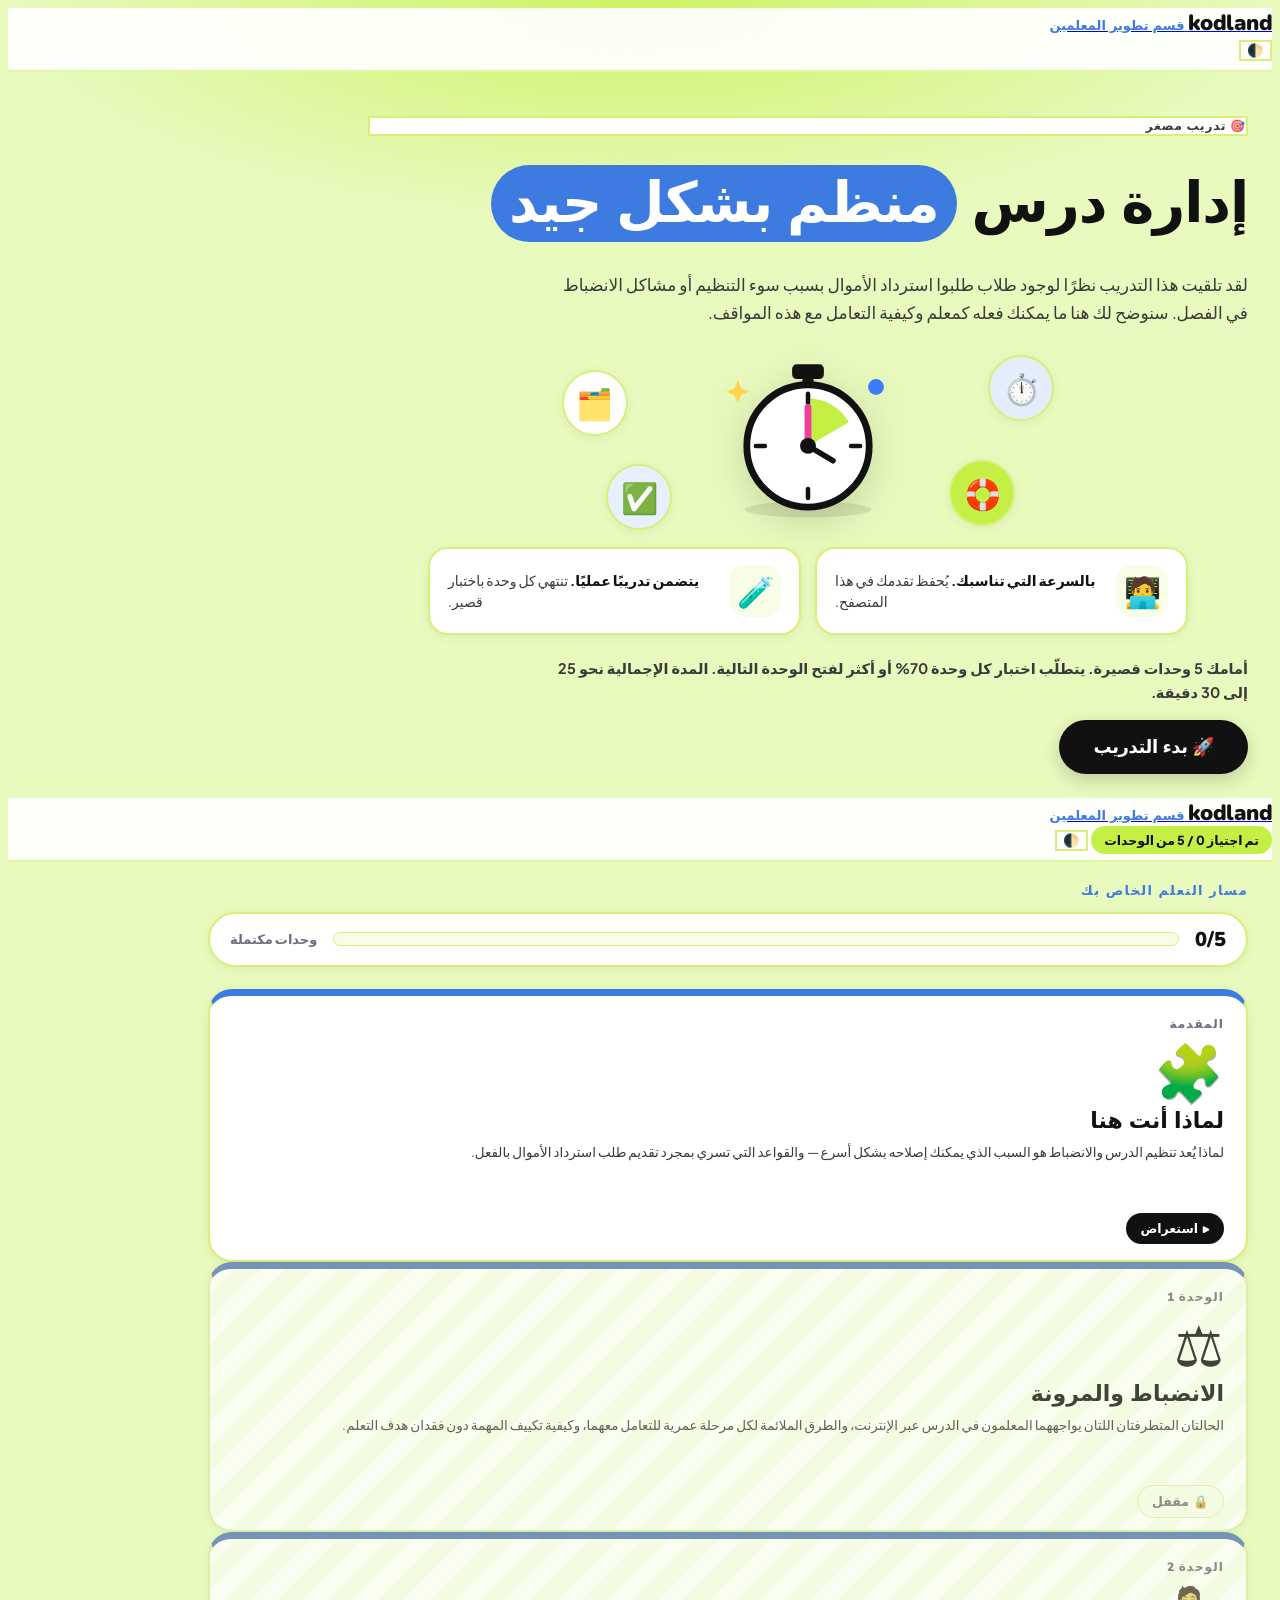
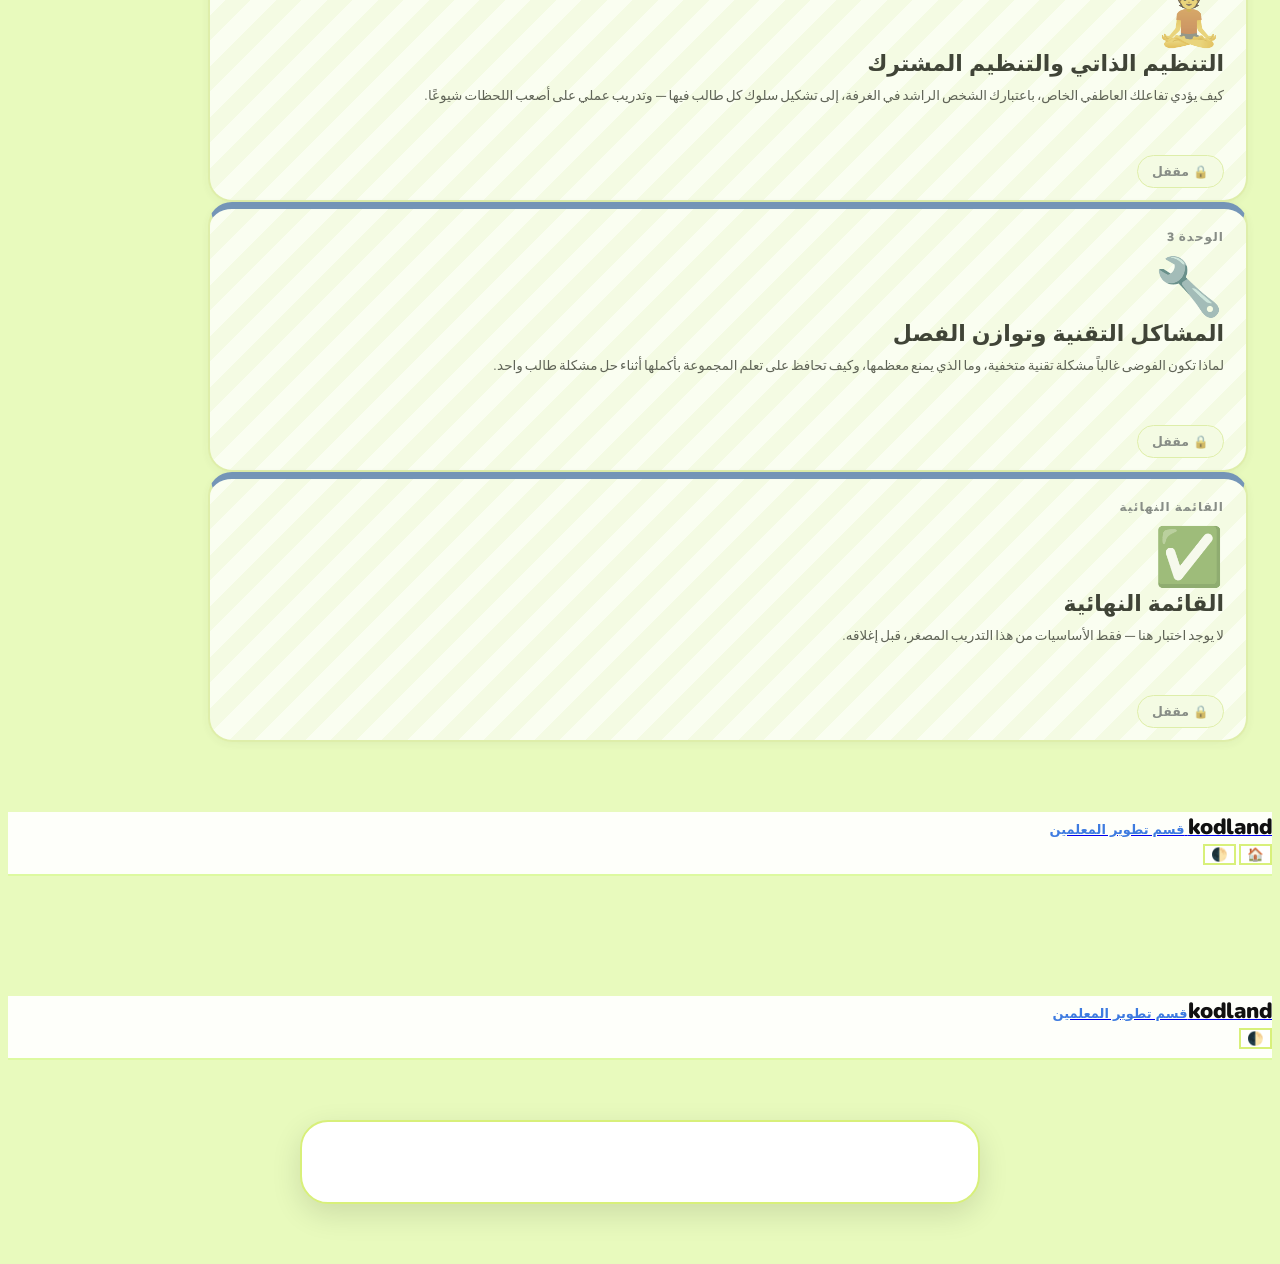
==== ar.html @ 632e76fc "Add files via upload" ====
<!DOCTYPE html>
<html lang="ar">
<head>
<meta charset="UTF-8">
<meta name="viewport" content="width=device-width, initial-scale=1.0">
<title>Mini-Training · Lesson Organisation &amp; Discipline — Kodland Tutor Training</title>
<link rel="preconnect" href="https://fonts.googleapis.com"><link rel="preconnect" href="https://fonts.gstatic.com" crossorigin>
<link href="https://fonts.googleapis.com/css2?family=Baloo+2:wght@600;700;800&family=Inter:wght@400;500;600;700;800&family=Nunito:wght@700;800;900&family=Plus+Jakarta+Sans:wght@400;500;600;700;800&display=swap" rel="stylesheet">
<link rel="stylesheet" href="assets/style.css">
<link rel="stylesheet" href="assets/theme.css">
<style>:root,:root[data-theme="dark"]{--pink:#3E7BE0;--pink-d:#2A5BB8;--coral:#3E7BE0;--coral-d:#2A5BB8}:root:not([data-theme="dark"]){--pink-l:#E4EDFB}</style>
</head>
<body>

<!-- HOME -->
<div id="screen-home" class="screen active">
  <nav class="nav">
    <a class="logo" href="#" onclick="goHome();return false;">
      <span class="logo-mark">kodland</span>
      <span class="logo-div"></span>
      <span class="logo-sub" data-i18n="logoSub"></span>
    </a>
    <div class="nav-r">
      <button class="tbtn" onclick="toggleTheme()">🌓</button>
    </div>
  </nav>
  <div class="hero">
    <div class="hero-inner">
      <div class="eyebrow" data-i18n="heroEyebrow"></div>
      <h1 data-i18n-html="heroTitle"></h1>
      <p data-i18n="heroIntro"></p>
      <div class="hero-art" id="heroArt"></div>
      <div class="hero-cards">
        <div class="hcard"><span class="hc-ic">🧑‍💻</span><div data-i18n-html="heroCard1"></div></div>
        <div class="hcard"><span class="hc-ic">🧪</span><div data-i18n-html="heroCard2"></div></div>
      </div>
      <p class="hero-work" data-i18n="heroWork" style="font-size:14.5px;font-weight:700"></p>
      <button class="start-btn" onclick="goDashboard()" data-i18n="startBtn"></button>
    </div>
  </div>
</div>

<!-- DASHBOARD -->
<div id="screen-path" class="screen">
  <nav class="nav">
    <a class="logo" href="#" onclick="goHome();return false;">
      <span class="logo-mark">kodland</span>
      <span class="logo-div"></span>
      <span class="logo-sub" data-i18n="logoSub"></span>
    </a>
    <div class="nav-r">
      <span id="ntag" style="font-size:13px;color:var(--text-muted);font-weight:700;display:none"></span>
      <button class="tbtn" onclick="devUnlockAll()" data-i18n-title="devTitle" title="">🔓</button>
      <button class="tbtn" onclick="toggleTheme()">🌓</button>
    </div>
  </nav>
  <div class="msec">
    <div class="slbl" data-i18n="pathLabel"></div>
    <div class="pbar"><b id="pbCount">0/6</b><div class="ptrack"><i id="pbFill"></i></div><span data-i18n="pbLabel"></span></div>
    <div class="grid" id="mgrid"></div>
  </div>
</div>

<!-- CONTENT -->
<div id="screen-content" class="screen">
  <nav class="nav">
    <a class="logo" href="#" onclick="goHome();return false;">
      <span class="logo-mark">kodland</span>
      <span class="logo-div"></span>
      <span class="logo-sub" data-i18n="logoSub"></span>
    </a>
    <div class="nav-r">
      <button class="tbtn" onclick="goDashboard()" data-i18n-title="backToPath" title="">🏠</button>
      <button class="tbtn" onclick="toggleTheme()">🌓</button>
    </div>
  </nav>
  <div class="cbody" id="contentBody"></div>
</div>

<!-- RESULTS -->
<div id="screen-results" class="screen">
  <nav class="nav">
    <a class="logo" href="#" onclick="goHome();return false;">
      <span class="logo-mark">kodland</span><span class="logo-div"></span><span class="logo-sub" data-i18n="logoSub"></span>
    </a>
    <div class="nav-r"><button class="tbtn" onclick="toggleTheme()">🌓</button></div>
  </nav>
  <div class="rbody" id="resultsBody"></div>
</div>


<canvas id="confetti"></canvas>

<script>window.PROG_KEY_OVERRIDE='kl-mt-org_discipline-progress'; window.HERO_ART={ill:'clock',orbs:['🗂️','⏱️','✅','🛟']};</script>
<script src="assets/content-ar.js"></script>
<script src="assets/engine.js"></script>
</body>
</html>
---- assets/theme.css ----
/* ==========================================================================
   Mini_Training_7_Technical_Issues — visual theme (v2)
   Loaded AFTER style.css. It re-skins the training with the look of the
   "Kodland TD Core-EM Training" (lime background, pink accent, big emoji,
   colourful cards, interactive widgets) and adds the new components used by
   the content: symCards, flipCards, tabsBlock, stepper, chatMock, ill().
   To go back to the old look, just remove the <link> to this file.
   ========================================================================== */

:root{
  --bg:#E8FABD; --bg2:#F4FCD3; --surface:#FFFFFF; --surface2:#F7FDE6;
  --border:#D8F07A; --line2:#BFE15A; --nav-b:#DDFAA0;
  --ink:#111111; --ink2:#3A3A3A; --muted:#6B6F7D;
  --lime:#C4F046; --lime-d:#AEDD2E; --lime-dd:#5E7F07;
  --pink:#F03D9E; --pink-d:#D4308A; --pink-l:#FFE4F2;
  --blue:#3E7BFA; --blue-d:#2A63D8; --blue-l:#E8F0FF;
  --ok:#1FA45A; --ok-l:#E6F8EE; --orange:#F59E0B; --orange-l:#FFF3DC;
  --red:#E5484D; --red-l:#FFEBEC; --violet:#8B5CF6; --violet-l:#F0EAFF; --yellow:#FFD34D;
  --coral:#F03D9E; --coral-d:#D4308A;
  --text:var(--ink); --text2:var(--ink2); --text-muted:var(--muted);
  --r:20px; --rsm:12px;
  --shadow:0 2px 12px rgba(0,0,0,.06); --shadow-h:0 10px 30px rgba(0,0,0,.12);
  --f-disp:'Nunito','Baloo 2',system-ui,'Segoe UI',Arial,sans-serif;
  --f-body:'Plus Jakarta Sans','Inter',system-ui,'Segoe UI',Arial,sans-serif;
}
[data-theme="dark"]{
  --bg:#10150C; --bg2:#161D10; --surface:#1B2214; --surface2:#222B19;
  --border:#34421F; --line2:#4B5F2A; --nav-b:#2B3820;
  --ink:#F2F5EA; --ink2:#C9D1B8; --muted:#97A082;
  --blue-l:#1D2A47; --pink-l:#3A1A2C; --ok-l:#14301F; --orange-l:#3A2C10; --red-l:#3A1C1E; --violet-l:#2A2144;
  --shadow:0 2px 12px rgba(0,0,0,.4); --shadow-h:0 10px 30px rgba(0,0,0,.55);
}

html{scroll-behavior:smooth}
body{font-family:var(--f-body);background:var(--bg);color:var(--ink);-webkit-font-smoothing:antialiased}
body::before{content:"";position:fixed;inset:0 0 auto 0;height:520px;background:radial-gradient(ellipse 70% 60% at 50% 0%,rgba(196,240,70,.75),transparent 70%);pointer-events:none;z-index:0}
[data-theme="dark"] body::before{background:radial-gradient(ellipse 70% 60% at 50% 0%,rgba(120,170,30,.28),transparent 70%)}
.screen{position:relative;z-index:1}
h1,h2,h3,h4,.mh1,.rtitle,.start-btn{font-family:var(--f-disp);font-weight:900;letter-spacing:-.02em}
::selection{background:var(--lime);color:#111}

/* ---------- Nav ---------- */
.nav{height:62px;background:rgba(255,255,255,.92);border-bottom:2px solid var(--nav-b)}
[data-theme="dark"] .nav{background:rgba(16,21,12,.9)}
.logo-mark{font-family:var(--f-disp);font-weight:900;font-size:22px;color:var(--ink);letter-spacing:-.5px}
.logo-sub{font-family:var(--f-disp);font-weight:800;font-size:13px;color:var(--pink);max-width:none}
.logo-div{background:var(--line2)}
.tbtn{background:var(--surface);border:2px solid var(--border);color:var(--ink)}
.tbtn:hover{background:var(--lime);border-color:var(--lime-d)}
#ntag{background:var(--lime);color:#111!important;border-radius:999px;padding:6px 13px;font-weight:800!important;font-size:12.5px!important}

/* ---------- Buttons ---------- */
.start-btn,.ctabtn,.ix-nextbtn,.bdark{font-family:var(--f-disp);background:var(--ink);color:#fff;border-radius:999px;border:0;font-weight:900;transition:transform .15s,background .15s,box-shadow .15s}
[data-theme="dark"] .start-btn,[data-theme="dark"] .ctabtn,[data-theme="dark"] .ix-nextbtn,[data-theme="dark"] .bdark{background:var(--lime);color:#111}
.start-btn:hover,.ctabtn:hover,.ix-nextbtn:hover,.bdark:hover{background:var(--pink);color:#fff;transform:translateY(-2px);box-shadow:0 8px 22px rgba(240,61,158,.28)}
.start-btn{padding:15px 34px;font-size:18px;box-shadow:0 6px 18px rgba(0,0,0,.18)}
.bline{border:2px solid var(--line2);background:var(--surface);color:var(--ink);border-radius:999px;font-weight:800}

/* ---------- Home / hero ---------- */
.hero{padding:44px 24px 24px}
.hero-inner{max-width:880px}
.eyebrow{background:var(--surface);border:2px solid var(--border);color:var(--ink2);font-family:var(--f-disp);font-weight:900;font-size:12px;letter-spacing:.07em}
.hero h1{font-size:clamp(34px,5.6vw,56px);line-height:1.06;color:var(--ink)}
.h-pill{background:var(--pink);color:#fff;border-radius:999px;padding:0 18px;box-decoration-break:clone;-webkit-box-decoration-break:clone}
.hero p{color:var(--ink2);font-size:17px;line-height:1.65;max-width:700px}
.hero .card{max-width:640px;margin:0 auto 22px;background:var(--surface);border:2px solid var(--border);border-radius:var(--r);text-align:center}
.hero-art{position:relative;height:190px;max-width:560px;margin:2px auto 14px;display:flex;align-items:center;justify-content:center}
.hero-art .ill{width:230px;height:170px;position:relative;z-index:2;filter:drop-shadow(0 10px 18px rgba(0,0,0,.14));animation:floaty 5s ease-in-out infinite}
.orb{position:absolute;display:flex;align-items:center;justify-content:center;width:62px;height:62px;border-radius:50%;background:var(--surface);border:2px solid var(--border);font-size:30px;box-shadow:var(--shadow);animation:floaty 4.2s ease-in-out infinite}
.orb.o1{left:6%;top:14%;animation-delay:.2s}.orb.o2{right:6%;top:6%;animation-delay:.9s;background:var(--pink-l)}
.orb.o3{left:14%;bottom:2%;animation-delay:1.4s;background:var(--blue-l)}.orb.o4{right:13%;bottom:4%;animation-delay:.5s;background:var(--lime)}
@keyframes floaty{0%,100%{transform:translateY(0)}50%{transform:translateY(-8px)}}
.hero-cards{display:grid;grid-template-columns:1fr 1fr;gap:14px;max-width:760px;margin:6px auto 22px;text-align:left}
.hcard{display:flex;gap:14px;align-items:center;background:var(--surface);border:2px solid var(--border);border-radius:var(--r);padding:16px 18px;box-shadow:var(--shadow);font-size:14px;line-height:1.5;color:var(--ink2)}
.hcard .hc-ic{flex:0 0 auto;font-size:30px;width:52px;height:52px;border-radius:16px;background:var(--surface2);display:flex;align-items:center;justify-content:center}
.hcard b{color:var(--ink)}
@media(max-width:700px){.hero-cards{grid-template-columns:1fr}.hero-art{height:160px}.orb{width:50px;height:50px;font-size:24px}}

/* ---------- Dashboard ---------- */
.msec{max-width:1040px;padding:6px 24px 70px}
.slbl{font-family:var(--f-disp);font-weight:900;font-size:13px;letter-spacing:.1em;color:var(--pink);margin:14px 0 12px}
.pbar{display:flex;align-items:center;gap:16px;background:var(--surface);border:2px solid var(--border);border-radius:999px;padding:12px 20px;margin:4px 0 22px;box-shadow:var(--shadow)}
.pbar b{font-family:var(--f-disp);font-size:20px;font-weight:900}
.ptrack{flex:1;height:12px;border-radius:999px;background:var(--surface2);border:1px solid var(--border);overflow:hidden}
.ptrack i{display:block;height:100%;width:0;border-radius:999px;background:linear-gradient(90deg,var(--lime-d),var(--pink));transition:width .8s cubic-bezier(.2,.8,.2,1)}
.pbar span{font-weight:800;font-size:13px;color:var(--muted);white-space:nowrap}
.grid{grid-template-columns:repeat(2,1fr);gap:18px}
@media(max-width:760px){.grid{grid-template-columns:1fr}}
.mc{position:relative;border:2px solid var(--border);border-top:7px solid var(--mcol,var(--lime-d));border-radius:24px;box-shadow:var(--shadow);background:var(--surface);overflow:hidden}
.mc-stripe{display:none}
.mc:hover:not(.locked){transform:translateY(-5px);box-shadow:var(--shadow-h)}
.mc.locked{background:repeating-linear-gradient(135deg,var(--surface) 0 18px,var(--surface2) 18px 36px);opacity:.78;filter:saturate(.6);cursor:not-allowed}
.mc-body{padding:20px 22px 20px;position:relative}
.mc-num{font-family:var(--f-disp);font-size:12px;font-weight:900;letter-spacing:.09em;text-transform:uppercase;color:var(--muted)}
.mc-em-circle{display:none}
.mc-big{display:block;font-size:56px;line-height:1;margin:10px 0 8px;transition:transform .25s}
.mc:hover:not(.locked) .mc-big{transform:scale(1.12) rotate(-6deg)}
.mc-title{font-family:var(--f-disp);font-weight:900;font-size:22px;margin:2px 0 6px;color:var(--ink)}
.mc-desc{font-size:13.5px;line-height:1.55;color:var(--ink2);min-height:62px}
.mc-foot{margin-top:12px}
.mc.done{border-right-color:var(--ok);border-bottom-color:var(--ok);border-left-color:var(--ok)}
.mc.done::after{content:"✓";position:absolute;right:16px;top:16px;width:30px;height:30px;border-radius:50%;background:var(--ok);color:#fff;font-weight:900;display:flex;align-items:center;justify-content:center}
.badge{font-family:var(--f-disp);font-weight:900;border-radius:999px;padding:7px 14px;font-size:12.5px}
.badge.br{background:var(--ink);color:#fff}
.badge.bd{background:var(--ok-l);color:var(--ok);border:1px solid var(--ok)}
.badge.bl{background:var(--surface2);color:var(--muted);border:1px solid var(--border)}

/* ---------- Module page ---------- */
.rdbar{position:fixed;top:62px;left:0;right:0;height:4px;background:transparent;z-index:90}
.rdbar i{display:block;height:100%;width:0;background:linear-gradient(90deg,var(--lime-d),var(--pink));border-radius:0 4px 4px 0;transition:width .12s linear}
.cbody{max-width:1000px;padding:30px 24px 90px}
.mhead{display:grid;grid-template-columns:1fr auto;gap:18px;align-items:center}
@media(max-width:760px){.mhead{grid-template-columns:1fr}.mhead-art{display:none}}
.meyebrow{font-family:var(--f-disp);font-weight:900;font-size:12.5px;letter-spacing:.09em;text-transform:uppercase;color:var(--pink)}
.mh1{font-size:clamp(30px,4.6vw,46px);line-height:1.08;margin:6px 0 14px}
.mh1-em{display:inline-block;margin-right:4px;animation:pop .7s cubic-bezier(.2,1.4,.4,1) both}
@keyframes pop{from{transform:scale(.3) rotate(-20deg);opacity:0}to{transform:scale(1) rotate(0);opacity:1}}
.mobj-box{background:var(--surface);border:2px solid var(--border);border-left:7px solid var(--lime-d);border-radius:var(--r);box-shadow:var(--shadow);padding:16px 20px}
.mobj-ic{background:var(--lime);border-radius:14px}
.mobj-txt strong{color:var(--lime-dd);font-family:var(--f-disp);letter-spacing:.06em;text-transform:uppercase;font-size:12px}
[data-theme="dark"] .mobj-txt strong{color:var(--lime)}
.mhead-art .ill{width:210px;height:160px;filter:drop-shadow(0 10px 16px rgba(0,0,0,.12));animation:floaty 5.5s ease-in-out infinite}
.learn{display:grid;grid-template-columns:repeat(4,1fr);gap:12px;margin:18px 0 14px}
@media(max-width:860px){.learn{grid-template-columns:repeat(2,1fr)}}
.lcard{background:var(--surface);border:2px solid var(--border);border-radius:var(--r);padding:14px 15px;box-shadow:var(--shadow);transition:transform .2s}
.lcard:hover{transform:translateY(-3px)}
.lcard span{display:block;font-size:30px;margin-bottom:6px}
.lcard p{font-size:13px;line-height:1.45;color:var(--ink2);font-weight:600}
.chips{display:flex;flex-wrap:wrap;gap:8px;margin:6px 0 10px}
.chip{background:var(--surface);border:2px solid var(--border);border-radius:999px;padding:7px 14px;font-size:13px;font-weight:800;color:var(--ink);cursor:pointer;font-family:inherit;transition:all .15s}
.chip:hover{background:var(--lime);border-color:var(--lime-d);transform:translateY(-1px)}
.sec{margin-top:44px;scroll-margin-top:84px}
.sh{display:flex;align-items:center;gap:14px;margin:0 0 16px}
.se{flex:0 0 auto;width:54px;height:54px;border-radius:16px;background:var(--surface);border:2px solid var(--border);box-shadow:var(--shadow);display:flex;align-items:center;justify-content:center;font-size:30px}
.sh h2{font-size:clamp(20px,2.6vw,27px);margin:0;white-space:normal}
.sh::after{content:"";flex:1;height:5px;border-radius:5px;background:linear-gradient(90deg,var(--lime-d),transparent)}
.reveal{opacity:0;transform:translateY(18px);transition:opacity .55s ease,transform .55s ease}
.reveal.in{opacity:1;transform:none}
@media(prefers-reduced-motion:reduce){.reveal{opacity:1;transform:none;transition:none}.hero-art .ill,.orb,.mhead-art .ill,.mh1-em{animation:none}}

/* ---------- Generic cards, tables, lists ---------- */
.card{background:var(--surface);border:2px solid var(--border);border-radius:var(--r);box-shadow:var(--shadow);padding:18px 20px;line-height:1.65;font-size:15px;color:var(--ink2);margin-bottom:14px}
.card p+p{margin-top:10px}
.card h4{font-size:17px;margin-bottom:8px;color:var(--ink)}
.card strong{color:var(--ink)}
.tbl-wrap{overflow-x:auto;border-radius:16px;border:2px solid var(--border);margin-top:12px;background:var(--surface)}
.tbl-wrap table{border-collapse:collapse;width:100%;font-size:13.5px}
.tbl-wrap th{background:var(--lime);color:#111;font-family:var(--f-disp);font-weight:900;text-align:left;padding:11px 14px}
.tbl-wrap td{padding:11px 14px;border-top:1px solid var(--border);vertical-align:top;line-height:1.5;color:var(--ink2)}
.tbl-wrap tr:nth-child(even) td{background:var(--surface2)}
.three-col{display:grid;grid-template-columns:repeat(3,1fr);gap:14px}
@media(max-width:820px){.three-col{grid-template-columns:1fr}}
.three-col .card:nth-child(1){border-top:7px solid #7EA8FF}.three-col .card:nth-child(2){border-top:7px solid #FFB44D}.three-col .card:nth-child(3){border-top:7px solid #B79DF2}

/* callouts */
.callout{display:flex;gap:14px;align-items:flex-start;border-radius:var(--r);padding:15px 18px;margin:14px 0;border:2px solid var(--border);background:var(--surface);box-shadow:var(--shadow);line-height:1.6;font-size:14.5px;color:var(--ink2)}
.co-ic{flex:0 0 auto;font-size:26px;width:46px;height:46px;border-radius:14px;display:flex;align-items:center;justify-content:center;background:var(--surface2)}
.co-body{flex:1}.co-body strong{color:var(--ink)}
.co-idea{background:var(--blue-l);border-color:#B9D1FF}.co-idea .co-ic{background:#fff}
.co-ok{background:var(--ok-l);border-color:#8FE3B4}.co-ok .co-ic{background:#fff}
.co-danger{background:var(--red-l);border-color:#FFB9BC}.co-danger .co-ic{background:#fff}
.co-warn{background:var(--orange-l);border-color:#F6D58F}.co-warn .co-ic{background:#fff}
.co-star{background:#FFF9D6;border-color:#F3DD7A}.co-star .co-ic{background:#fff}
[data-theme="dark"] .co-ic{background:rgba(255,255,255,.08)!important}

/* do / avoid */
.doavoid{display:grid;grid-template-columns:1fr 1fr;gap:14px;margin:14px 0}
@media(max-width:760px){.doavoid{grid-template-columns:1fr}}
.dobox,.avoidbox{border-radius:var(--r);padding:16px 18px;border:2px solid}
.dobox{background:var(--ok-l);border-color:#8FE3B4}.avoidbox{background:var(--red-l);border-color:#FFB9BC}
.dobox h5,.avoidbox h5{font-family:var(--f-disp);font-weight:900;font-size:15px;margin-bottom:8px}
.dobox h5{color:var(--ok)}.avoidbox h5{color:var(--red)}
.dobox ul,.avoidbox ul{list-style:none;display:flex;flex-direction:column;gap:7px}
.dobox li,.avoidbox li{display:flex;gap:9px;font-size:13.5px;line-height:1.5;color:var(--ink2)}

/* numbered list */
.nc-list{display:flex;flex-direction:column;gap:10px;margin:12px 0}
.nc-row{display:flex;gap:14px;align-items:flex-start;background:var(--surface);border:2px solid var(--border);border-radius:16px;padding:12px 16px;box-shadow:var(--shadow);line-height:1.55;font-size:14.5px;color:var(--ink2)}
.nc-num{flex:0 0 auto;width:32px;height:32px;border-radius:50%;background:var(--pink);color:#fff;font-family:var(--f-disp);font-weight:900;display:flex;align-items:center;justify-content:center}

/* icon grid */
.icon-grid{display:grid;grid-template-columns:repeat(auto-fit,minmax(230px,1fr));gap:14px;margin:14px 0}
.icon-grid.ig4,.icon-grid.ig2{grid-template-columns:repeat(2,1fr)}.icon-grid.ig6{grid-template-columns:repeat(3,1fr)}
@media(max-width:760px){.icon-grid.ig4,.icon-grid.ig2,.icon-grid.ig6{grid-template-columns:1fr}}
.icon-grid-item{background:var(--surface);border:2px solid var(--border);border-radius:var(--r);padding:16px;box-shadow:var(--shadow);transition:transform .2s,box-shadow .2s;font-size:14px;line-height:1.55;color:var(--ink2)}
.icon-grid-item:hover{transform:translateY(-4px);box-shadow:var(--shadow-h)}
.igi-ic{font-size:34px;width:60px;height:60px;border-radius:18px;background:var(--surface2);display:flex;align-items:center;justify-content:center;margin-bottom:10px}
.icon-grid-item:nth-child(5n+1) .igi-ic{background:#E8F0FF}.icon-grid-item:nth-child(5n+2) .igi-ic{background:#FFE4F2}.icon-grid-item:nth-child(5n+3) .igi-ic{background:#FFF3DC}.icon-grid-item:nth-child(5n+4) .igi-ic{background:#E6F8EE}.icon-grid-item:nth-child(5n+5) .igi-ic{background:#F0EAFF}
.igi-txt strong{color:var(--ink)}

/* step flow */
.step-flow{display:flex;gap:10px;align-items:stretch;margin:16px 0;flex-wrap:wrap}
.step-box{flex:1 1 180px;background:var(--surface);border:2px solid var(--border);border-radius:var(--r);padding:16px;text-align:center;box-shadow:var(--shadow);transition:transform .2s}
.step-box:hover{transform:translateY(-3px)}
.step-ic{font-size:38px;margin-bottom:6px}.step-lbl{font-weight:800;font-size:13.5px;line-height:1.45;color:var(--ink)}
.step-arrow{align-self:center;font-size:24px;font-weight:900;color:var(--pink);animation:nudge 1.4s ease-in-out infinite}
@keyframes nudge{0%,100%{transform:translateX(0)}50%{transform:translateX(5px)}}
@media(max-width:760px){.step-arrow{display:none}}

/* pattern cards */
.pattern-row{display:grid;grid-template-columns:repeat(3,1fr);gap:14px;margin:14px 0}
@media(max-width:820px){.pattern-row{grid-template-columns:1fr}}
.pattern-card{background:var(--surface);border:2px solid var(--border);border-radius:var(--r);padding:18px;box-shadow:var(--shadow);border-top:7px solid var(--lime-d);transition:transform .2s}
.pattern-card:hover{transform:translateY(-4px)}
.pattern-card:nth-child(2){border-top-color:#FFC247}.pattern-card:nth-child(3){border-top-color:var(--red)}
.pattern-ic{font-size:36px}.pattern-title{font-family:var(--f-disp);font-weight:900;font-size:19px;margin:4px 0}
.pattern-desc{font-size:13.5px;font-weight:700;color:var(--ink);line-height:1.5}.pattern-note{font-size:13px;color:var(--ink2);margin-top:8px;line-height:1.5}

/* big stat */
.bigstat{display:flex;align-items:center;gap:18px;background:var(--surface);border:2px solid var(--border);border-radius:var(--r);padding:16px 22px;box-shadow:var(--shadow);margin:14px 0}
.bigstat-num{font-family:var(--f-disp);font-weight:900;font-size:clamp(34px,5vw,52px);color:var(--pink);white-space:nowrap;line-height:1}
.bigstat-txt{font-size:15px;line-height:1.55;color:var(--ink2)}

/* accordion (details) */
.acc-item{background:var(--surface);border:2px solid var(--border);border-radius:16px;margin:9px 0;box-shadow:var(--shadow);overflow:hidden;transition:border-color .2s}
.acc-item[open]{border-color:var(--lime-d)}
.acc-item summary{list-style:none;cursor:pointer;padding:14px 18px;font-weight:800;font-size:15px;color:var(--ink);display:flex;align-items:center;gap:10px}
.acc-item summary::-webkit-details-marker{display:none}
.acc-item summary::after{content:"＋";margin-left:auto;font-weight:900;color:var(--pink);font-size:20px;transition:transform .2s}
.acc-item[open] summary::after{content:"－"}
.acc-item[open] summary{background:var(--surface2)}
.acc-body{padding:4px 18px 16px;font-size:14px;line-height:1.65;color:var(--ink2)}
.acc-body p{margin-top:8px}.acc-body strong{color:var(--ink)}

/* ---------- NEW: symptom cards (tap to open) ---------- */
.sym-grid{display:grid;grid-template-columns:repeat(2,1fr);gap:14px;margin:14px 0;align-items:start}
@media(max-width:820px){.sym-grid{grid-template-columns:1fr}}
.sym{background:var(--surface);border:2px solid var(--border);border-left:8px solid var(--sc,var(--lime-d));border-radius:var(--r);box-shadow:var(--shadow);overflow:hidden;transition:box-shadow .2s,transform .2s}
.sym:hover{box-shadow:var(--shadow-h);transform:translateY(-2px)}
.sym-head{display:flex;gap:14px;align-items:center;padding:15px 16px;cursor:pointer;width:100%;background:none;border:0;text-align:left;font-family:inherit;color:inherit}
.sym-ic{flex:0 0 auto;width:56px;height:56px;border-radius:16px;font-size:30px;display:flex;align-items:center;justify-content:center;background:var(--sbg,var(--surface2))}
.sym-t{flex:1;font-family:var(--f-disp);font-weight:900;font-size:16.5px;line-height:1.25;color:var(--ink)}
.sym-t small{display:block;font-family:var(--f-body);font-weight:700;font-size:12px;color:var(--muted);margin-top:3px}
.sym-chev{font-size:18px;color:var(--pink);transition:transform .25s;font-weight:900}
.sym.open .sym-chev{transform:rotate(180deg)}
.sym-body{display:none;padding:2px 16px 16px;flex-direction:column;gap:9px}
.sym.open .sym-body{display:flex;animation:drop .3s ease both}
@keyframes drop{from{opacity:0;transform:translateY(-6px)}to{opacity:1;transform:none}}
.sr{display:flex;gap:10px;align-items:flex-start;border-radius:14px;padding:10px 12px;font-size:13.5px;line-height:1.55;color:var(--ink2)}
.sr b.l{flex:0 0 auto;display:inline-flex;align-items:center;gap:5px;font-family:var(--f-disp);font-weight:900;font-size:11.5px;letter-spacing:.04em;text-transform:uppercase;border-radius:999px;padding:3px 10px;white-space:nowrap}
.sr .x{flex:1}.sr .x em{color:var(--ink)}
.sr.see{background:var(--blue-l)}.sr.see b.l{background:var(--blue);color:#fff}
.sr.do{background:var(--ok-l)}.sr.do b.l{background:var(--ok);color:#fff}
.sr.say{background:var(--violet-l)}.sr.say b.l{background:var(--violet);color:#fff}
.sr.rep{background:var(--orange-l)}.sr.rep b.l{background:var(--orange);color:#fff}
.sr.avoid{background:var(--red-l)}.sr.avoid b.l{background:var(--red);color:#fff}
.sr.tip{background:#FFF9D6}.sr.tip b.l{background:#E0B400;color:#fff}
[data-theme="dark"] .sr.tip{background:rgba(224,180,0,.15)}
.sr .x ul{margin:6px 0 0 18px}.sr .x li{margin:3px 0}

/* ---------- NEW: flip cards ---------- */
.flip-grid{display:grid;grid-template-columns:repeat(auto-fit,minmax(170px,1fr));gap:14px;margin:14px 0}
.flip-grid.n5{grid-template-columns:repeat(5,1fr)}.flip-grid.n6{grid-template-columns:repeat(3,1fr)}.flip-grid.n4{grid-template-columns:repeat(4,1fr)}
@media(max-width:900px){.flip-grid.n5,.flip-grid.n6,.flip-grid.n4{grid-template-columns:repeat(2,1fr)}}
.flip-b{overflow:auto}
.flip{perspective:900px;height:178px;cursor:pointer;background:none;border:0;padding:0;font-family:inherit;color:inherit}
.flip-in{position:relative;width:100%;height:100%;transition:transform .55s cubic-bezier(.3,1.3,.5,1);transform-style:preserve-3d}
.flip.on .flip-in{transform:rotateY(180deg)}
.flip-f,.flip-b{position:absolute;inset:0;border-radius:var(--r);border:2px solid var(--border);backface-visibility:hidden;-webkit-backface-visibility:hidden;display:flex;flex-direction:column;align-items:center;justify-content:center;text-align:center;padding:14px;box-shadow:var(--shadow)}
.flip-f{background:var(--surface)}
.flip-f .fi{font-size:42px}.flip-f .ft{font-family:var(--f-disp);font-weight:900;font-size:16px;margin-top:6px;color:var(--ink)}
.flip-f .fh{font-size:11.5px;color:var(--muted);margin-top:6px;font-weight:700}
.flip-b{transform:rotateY(180deg);background:var(--lime);color:#111;font-size:13.5px;line-height:1.5;font-weight:600}
.flip-b strong{font-family:var(--f-disp)}

/* ---------- NEW: tabs ---------- */
.tabs{margin:14px 0}
.tab-bar{display:flex;gap:8px;flex-wrap:wrap;margin-bottom:12px}
.tab-btn{flex:1 1 140px;display:flex;align-items:center;justify-content:center;gap:8px;background:var(--surface);border:2px solid var(--border);border-radius:999px;padding:11px 16px;font-family:var(--f-disp);font-weight:900;font-size:15px;cursor:pointer;color:var(--ink);transition:all .15s}
.tab-btn:hover{background:var(--surface2)}
.tab-btn.on{background:var(--ink);color:#fff;border-color:var(--ink)}
[data-theme="dark"] .tab-btn.on{background:var(--lime);color:#111;border-color:var(--lime)}
.tab-panel{display:none}.tab-panel.on{display:block;animation:drop .3s ease both}

/* ---------- NEW: stepper ---------- */
.stp{display:grid;grid-template-columns:230px 1fr;background:var(--surface);border:2px solid var(--border);border-radius:var(--r);box-shadow:var(--shadow);overflow:hidden;margin:14px 0}
@media(max-width:760px){.stp{grid-template-columns:1fr}}
.stp-l{background:linear-gradient(160deg,#DFF7A0,#BFE3FF);display:flex;flex-direction:column;align-items:center;justify-content:center;padding:22px 12px;min-height:220px}
.stp-l .big{font-size:86px;line-height:1;animation:pop .5s cubic-bezier(.2,1.4,.4,1) both}
.stp-l .of{margin-top:12px;font-family:var(--f-disp);font-weight:900;font-size:12px;letter-spacing:.08em;background:#fff;border-radius:999px;padding:4px 12px;color:var(--ink)}
.stp-r{padding:20px 22px;display:flex;flex-direction:column}
.stp-r h4{font-size:20px;margin-bottom:8px;color:var(--ink)}
.stp-body{font-size:14.5px;line-height:1.65;color:var(--ink2);flex:1}
.stp-body ul{margin:8px 0 0 20px}.stp-body li{margin:4px 0}.stp-body strong{color:var(--ink)}
.stp-nav{display:flex;align-items:center;gap:8px;margin-top:14px}
.stp-dots{display:flex;gap:7px;flex:1}
.stp-dot{width:36px;height:36px;border-radius:50%;border:2px solid var(--border);background:var(--surface);cursor:pointer;font-size:16px;font-family:inherit;transition:all .15s}
.stp-dot.on{background:var(--lime);border-color:var(--lime-d);transform:scale(1.1)}
.stp-btn{border:2px solid var(--line2);background:var(--surface);border-radius:999px;padding:9px 16px;font-weight:800;cursor:pointer;font-family:inherit;color:var(--ink)}
.stp-btn.next{background:var(--ink);color:#fff;border-color:var(--ink)}
.stp-btn:disabled{opacity:.35;cursor:not-allowed}
.stp-btn:hover:not(:disabled){background:var(--pink);color:#fff;border-color:var(--pink)}

/* ---------- NEW: chat / phone mock ---------- */
.chat-wrap{display:grid;grid-template-columns:minmax(260px,330px) 1fr;gap:20px;margin:16px 0;align-items:start}
@media(max-width:820px){.chat-wrap{grid-template-columns:1fr}}
.phone{background:#1B1F2A;border-radius:34px;padding:12px;box-shadow:var(--shadow-h);max-width:340px;width:100%;margin:0 auto}
.ph-top{display:flex;align-items:center;gap:10px;background:#0F7A6A;color:#fff;border-radius:22px 22px 0 0;padding:12px 14px}
.ph-av{width:36px;height:36px;border-radius:50%;background:#fff;display:flex;align-items:center;justify-content:center;font-size:20px}
.ph-name{font-weight:800;font-size:14px;line-height:1.2}.ph-name small{display:block;font-weight:600;font-size:11px;opacity:.85}
.ph-body{background:#EDE6DB;min-height:300px;padding:14px 10px;display:flex;flex-direction:column;gap:9px;border-radius:0 0 22px 22px}
.bub{max-width:86%;padding:9px 12px;border-radius:14px;font-size:13.2px;line-height:1.45;box-shadow:0 1px 2px rgba(0,0,0,.12);animation:drop .35s ease both;color:#1b1b1b}
.bub.in{background:#fff;align-self:flex-start;border-top-left-radius:4px}
.bub.out{background:#DCF8C6;align-self:flex-end;border-top-right-radius:4px}
.bub small{display:block;font-size:10px;color:#777;margin-top:3px;text-align:right}
.bub.fb{align-self:stretch;max-width:100%;border-radius:12px;font-weight:600;text-align:left}
.bub.fb.good{background:#D8F8E4;border:2px solid #36B873}.bub.fb.bad{background:#FFE3E4;border:2px solid #E5484D}
.chat-q h4{font-size:18px;margin-bottom:6px;color:var(--ink)}.chat-q p{font-size:14px;color:var(--ink2);margin-bottom:12px;line-height:1.55}
.chat-opts{display:flex;flex-direction:column;gap:10px}
.chat-opt{background:var(--surface);border:2px solid var(--border);border-radius:16px;padding:12px 14px;text-align:left;font-family:inherit;font-size:13.5px;line-height:1.5;color:var(--ink2);cursor:pointer;transition:all .15s}
.chat-opt:hover:not(:disabled){background:var(--surface2);border-color:var(--lime-d);transform:translateX(3px)}
.chat-opt b{display:inline-flex;width:24px;height:24px;border-radius:50%;background:var(--ink);color:#fff;font-size:12px;align-items:center;justify-content:center;margin-right:8px}
.chat-opt.used{opacity:.55}.chat-opt.good,.chat-opt.good:hover{border-color:#36B873!important;background:var(--ok-l)!important;opacity:1}.chat-opt.bad,.chat-opt.bad:hover{border-color:var(--red)!important;background:var(--red-l)!important;opacity:1}
.chat-opt:disabled{cursor:default}
.chat-again{margin-top:10px;background:none;border:2px solid var(--line2);border-radius:999px;padding:8px 16px;font-weight:800;font-family:inherit;cursor:pointer;color:var(--ink);display:none}

/* ---------- NEW: timeline "clock" ---------- */
.rclock{display:grid;grid-template-columns:repeat(4,1fr);gap:0;margin:16px 0;position:relative}
@media(max-width:820px){.rclock{grid-template-columns:1fr;gap:12px}}
.rc{position:relative;padding:0 8px;text-align:center}
.rc::before{content:"";position:absolute;top:30px;left:-50%;width:100%;height:4px;background:var(--lime-d);z-index:0}
.rc:first-child::before{display:none}
@media(max-width:820px){.rc::before{display:none}}
.rc-dot{position:relative;z-index:1;width:62px;height:62px;border-radius:50%;margin:0 auto 10px;background:var(--surface);border:3px solid var(--lime-d);display:flex;align-items:center;justify-content:center;font-size:28px;box-shadow:var(--shadow)}
.rc-when{font-family:var(--f-disp);font-weight:900;font-size:12px;letter-spacing:.06em;text-transform:uppercase;color:var(--pink)}
.rc-t{font-weight:800;font-size:14px;color:var(--ink);margin:2px 0}.rc-d{font-size:12.5px;color:var(--ink2);line-height:1.45}

/* ---------- Illustrations ---------- */
.ill{display:inline-block;line-height:0}
.ill svg{width:100%;height:100%;display:block}

/* ---------- Simulation embed ---------- */
.sim-embed-tag{background:var(--pink);font-family:var(--f-disp)}
.sim-embed iframe{border:2px solid var(--border);border-radius:20px;height:560px}
@media(max-width:760px){.sim-embed iframe{height:520px}}

/* ---------- Module check ---------- */
.ix-wrap{background:var(--surface);border:2px solid var(--border);border-radius:24px;box-shadow:var(--shadow);padding:22px 24px;margin-top:34px}
.ix-badge{background:var(--lime);color:#111;font-family:var(--f-disp);font-weight:900;border-radius:999px;padding:6px 14px;font-size:12.5px}
.ix-title{font-family:var(--f-disp);font-weight:900;font-size:22px;margin:12px 0 4px;color:var(--ink)}
.ix-instr{font-size:15px;line-height:1.6;color:var(--ink2);margin-bottom:12px;font-weight:600}
.ix-bar{height:10px;border-radius:999px;background:var(--surface2);border:1px solid var(--border);overflow:hidden;margin:10px 0 14px}
.ix-bar i{display:block;height:100%;border-radius:999px;background:linear-gradient(90deg,var(--lime-d),var(--pink));transition:width .5s}
.ix-card{background:var(--surface);border:2px solid var(--border);border-radius:16px;padding:13px 16px;margin:9px 0;cursor:pointer;font-size:14.5px;line-height:1.5;color:var(--ink2);transition:all .15s}
.ix-card:hover:not(.locked){background:var(--surface2);border-color:var(--lime-d);transform:translateX(3px)}
.ix-card.ok,.ix-card.correct{background:var(--ok-l);border-color:var(--ok)}
.ix-card.bad,.ix-card.wrong{background:var(--red-l);border-color:var(--red)}
.ix-zones{display:grid;grid-template-columns:repeat(auto-fit,minmax(200px,1fr));gap:10px;margin-top:12px}
.ix-zone-btn{background:var(--surface);border:2px solid var(--border);border-radius:16px;padding:12px 14px;font-weight:800;font-family:inherit;cursor:pointer;color:var(--ink);transition:all .15s;line-height:1.4}
.ix-zone-btn:hover:not(:disabled){background:var(--lime);border-color:var(--lime-d);transform:translateY(-2px)}
.ix-fb{border-radius:16px;padding:13px 16px;margin-top:12px;font-weight:600;line-height:1.55;font-size:14.5px}
.ix-fb.ok{background:var(--ok-l);border:2px solid var(--ok);color:var(--ink)}.ix-fb.bad{background:var(--red-l);border:2px solid var(--red);color:var(--ink)}
.ix-progress{margin-top:12px;font-weight:800;font-size:13px;color:var(--muted)}

/* ---------- Results ---------- */
.rbody{text-align:center;max-width:620px;margin:60px auto;background:var(--surface);border:2px solid var(--border);border-radius:28px;box-shadow:var(--shadow-h);padding:40px 28px}
.remi{font-size:84px;animation:pop .6s cubic-bezier(.2,1.4,.4,1) both}
.rtitle{font-size:30px;margin:8px 0}.rpct{font-family:var(--f-disp);font-weight:900;font-size:64px;line-height:1.1}
.rpct.pass{color:var(--ok)}.rpct.fail{color:var(--red)}
.rsub{font-size:15.5px;color:var(--ink2);margin:10px 0 22px;line-height:1.6}
#confetti{position:fixed;inset:0;width:100%;height:100%;pointer-events:none;z-index:9999}
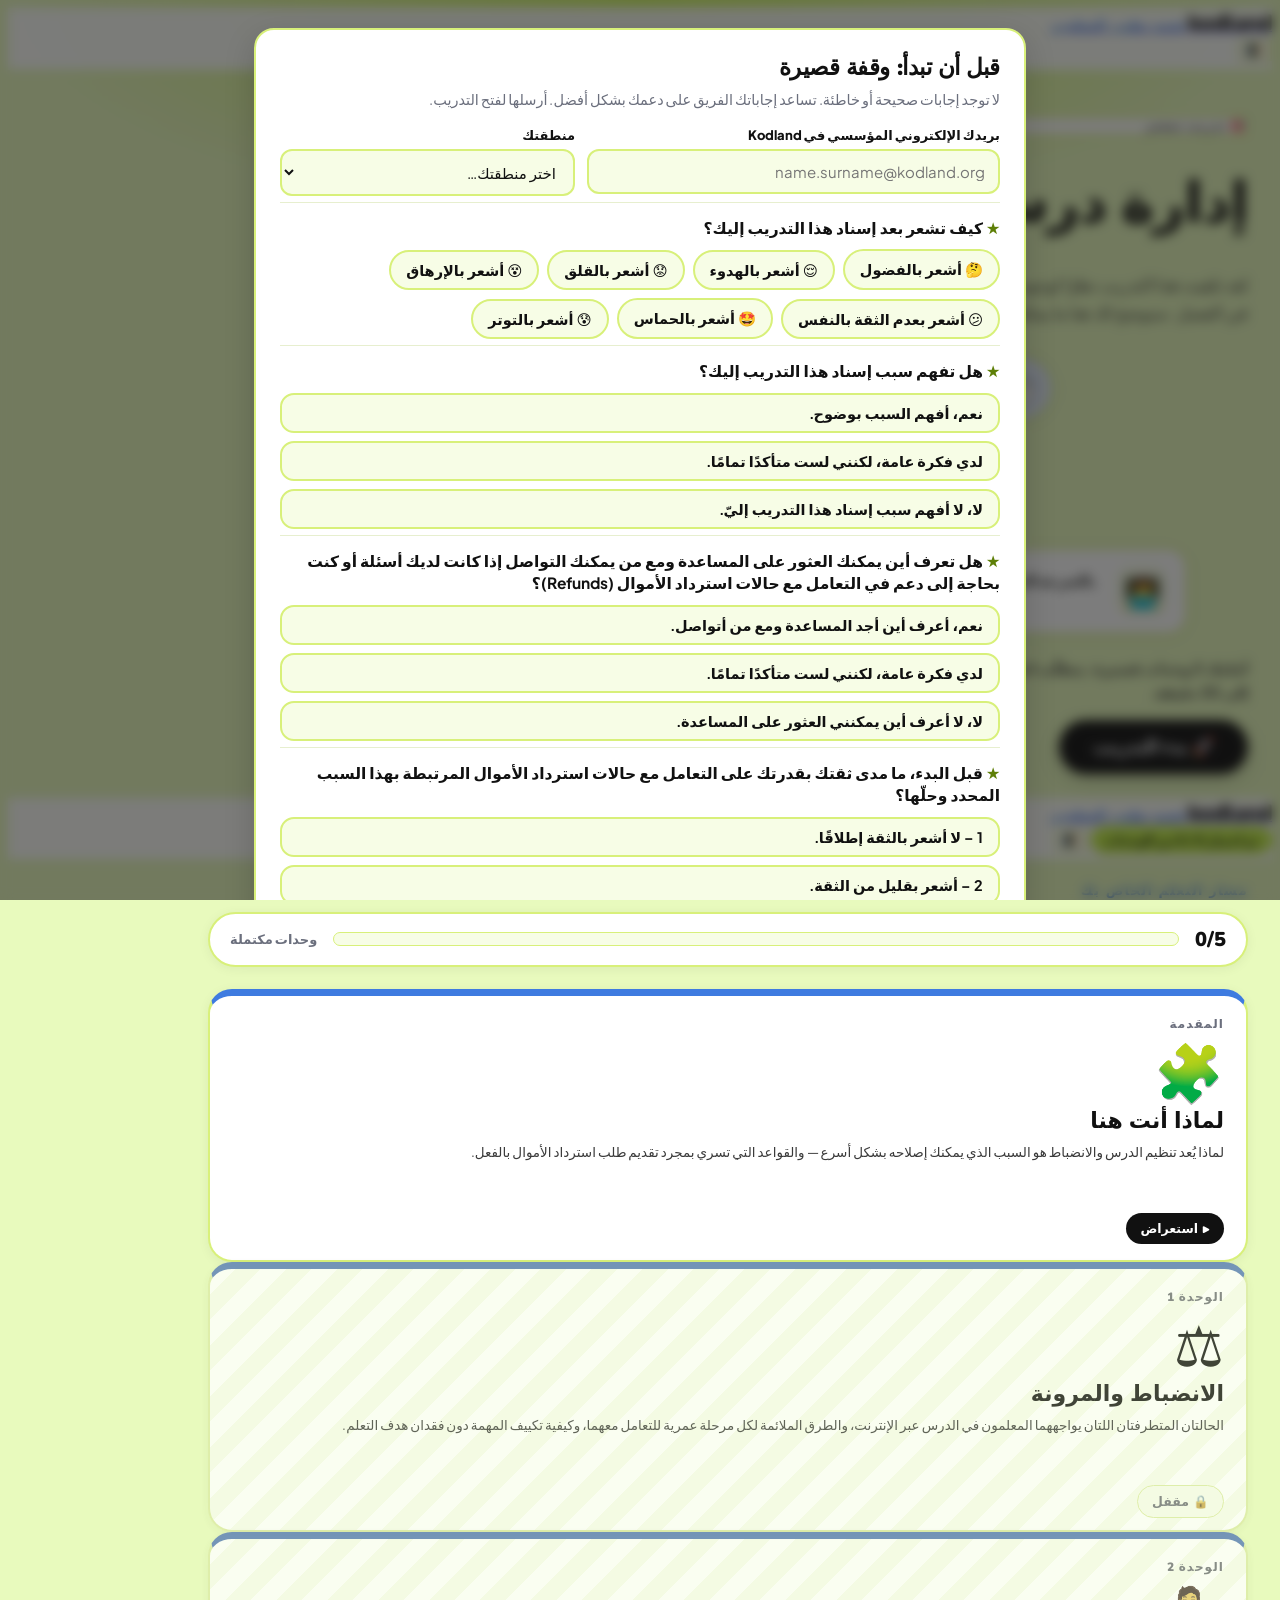
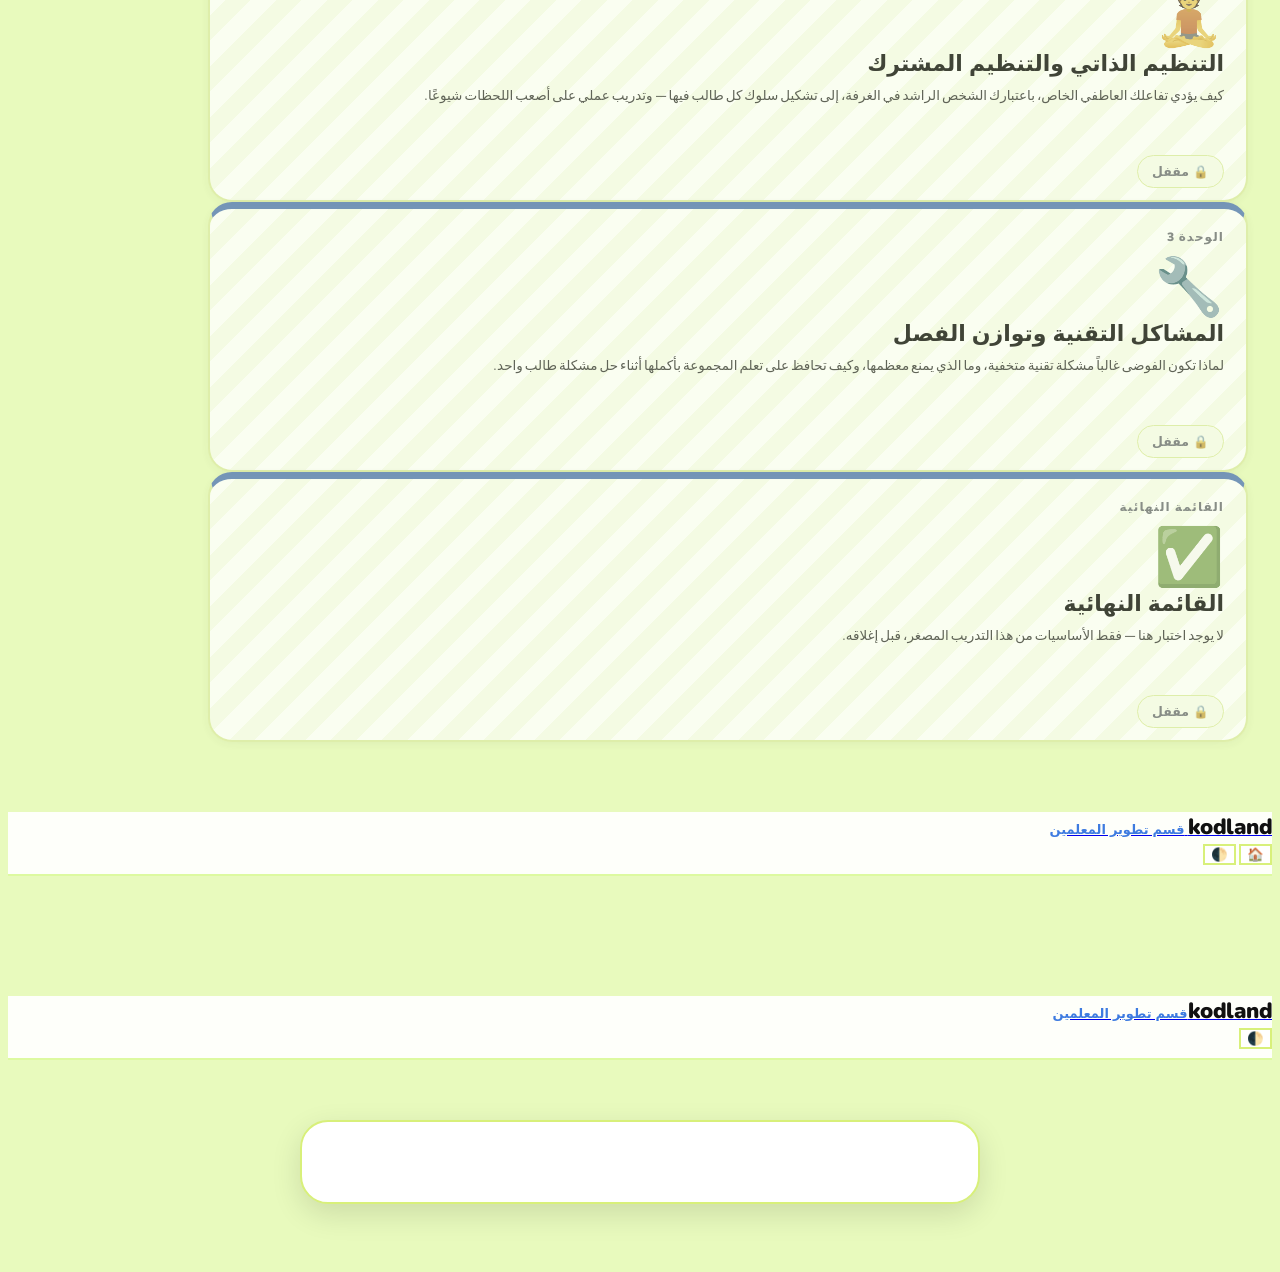
==== commit dd583bda: "Add files via upload" ====
--- a/ar.html
+++ b/ar.html
@@ -94,5 +94,6 @@
 <script>window.PROG_KEY_OVERRIDE='kl-mt-org_discipline-progress'; window.HERO_ART={ill:'clock',orbs:['🗂️','⏱️','✅','🛟']};</script>
 <script src="assets/content-ar.js"></script>
 <script src="assets/engine.js"></script>
+<script src="assets/surveys.js"></script>
 </body>
 </html>
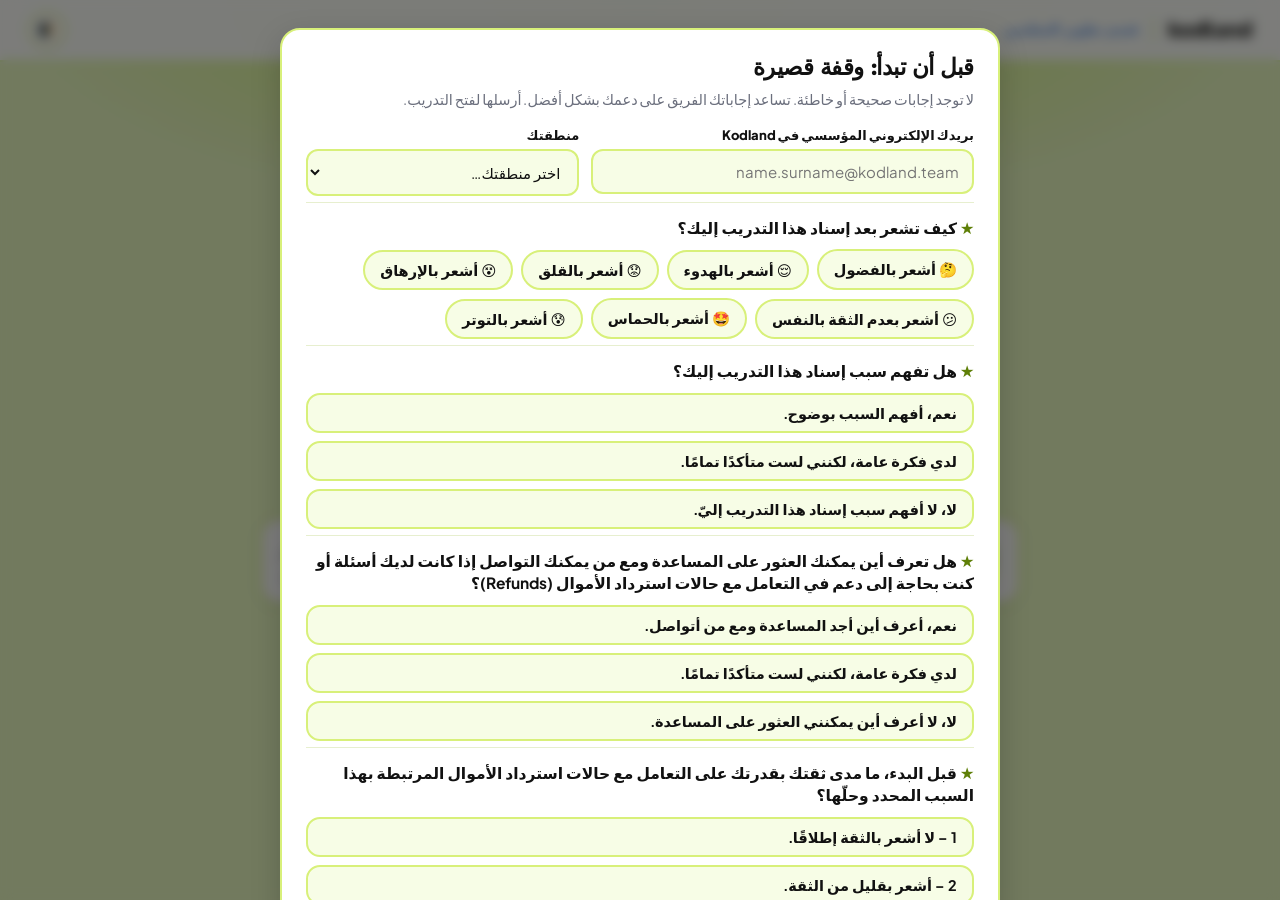
==== commit 148aafdf: "Add files via upload" ====
--- a/ar.html
+++ b/ar.html
@@ -93,7 +93,7 @@
 
 <script>window.PROG_KEY_OVERRIDE='kl-mt-org_discipline-progress'; window.HERO_ART={ill:'clock',orbs:['🗂️','⏱️','✅','🛟']};</script>
 <script src="assets/content-ar.js"></script>
+<script src="assets/surveys-v2.js"></script>
 <script src="assets/engine.js"></script>
-<script src="assets/surveys.js"></script>
 </body>
 </html>
--- a/assets/style.css
+++ b/assets/style.css
@@ -0,0 +1,426 @@
+
+:root{
+  --blue:#498BFF;--blue-d:#2E6FDB;--blue-l:#8FB8FF;
+  --coral:#3E7BE0;--coral-d:#2A5BB8;--pink-hover:#6FA0EE;--pink-hover-d:#2A5BB8;
+  --green:#D3FF5F;--green-d:#6B9A1E;--green-l:#E9FFB0;
+  --ink:#262626;--ink2:#4A4A4A;--muted:#8A8A8A;
+  --bg:#EAF7C8;--surface:#FFFFFF;--surface2:#F4FCE0;--border:#D8F07A;
+  --text:var(--ink);--text2:var(--ink2);--text-muted:var(--muted);
+  --nav-bg:rgba(255,255,255,0.94);--nav-b:#D8F07A;
+  --shadow:0 2px 14px rgba(11,31,69,.08);--shadow-h:0 10px 30px rgba(18,59,132,.16);
+  --hi-bg:#EEF5FF;--hi-b:#AECBF7;--hi-t:#123B9A;
+  --opt-h:#EEF5FF;
+  --ok-bg:#EAFBF1;--ok-b:#8FE3B4;--ok-t:#0F7A45;
+  --no-bg:#FFF1EF;--no-b:#FFC3B8;--no-t:#B23A26;
+  --cute-bg:#FFF9E1;--cute-b:#F6DE94;--cute-t:#8A6412;
+  --onbg:var(--ink);--onbg2:var(--ink2);--onbg-muted:var(--muted);
+  --r:16px;--rsm:10px;--rpill:999px;
+}
+[data-theme="dark"]{
+  --coral:#5B93E8;--coral-d:#8FB8FF;--pink-hover:#5B93E8;--pink-hover-d:#3E7BE0;
+  --ink:#ECECEC;--ink2:#B7B7C2;--muted:#8D8D99;
+  --bg:#12141A;
+  --surface:#1C1F27;--surface2:#242830;--border:#333A4A;
+  --nav-bg:rgba(18,20,26,0.92);--nav-b:#2A2E3A;
+  --shadow:0 2px 14px rgba(0,0,0,.45);--shadow-h:0 10px 30px rgba(0,0,0,.55);
+  --hi-bg:rgba(73,139,255,.12);--hi-b:rgba(73,139,255,.4);--hi-t:#8FB8FF;
+  --opt-h:#232838;
+  --ok-bg:rgba(15,122,69,.15);--ok-b:rgba(15,122,69,.45);--ok-t:#6FE3A4;
+  --no-bg:rgba(178,58,38,.15);--no-b:rgba(178,58,38,.45);--no-t:#FF8B76;
+  --cute-bg:rgba(138,100,18,.18);--cute-b:rgba(138,100,18,.45);--cute-t:#F6DE94;
+  --onbg:var(--ink);--onbg2:var(--ink2);--onbg-muted:var(--muted);
+}
+*{box-sizing:border-box;margin:0;padding:0}
+html{scroll-behavior:smooth}
+body{background:var(--bg);color:var(--text);font-family:'Inter',sans-serif;min-height:100vh;overflow-x:hidden;transition:background .25s,color .25s}
+.screen{display:none;min-height:100vh;flex-direction:column}
+.screen.active{display:flex}
+.nav{display:flex;align-items:center;justify-content:space-between;padding:0 28px;height:66px;background:var(--nav-bg);backdrop-filter:blur(14px);border-bottom:2px solid var(--nav-b);position:sticky;top:0;z-index:100}
+.logo{display:flex;align-items:center;gap:9px;text-decoration:none;flex-shrink:0}
+.logo-mark{font-family:'Baloo 2',sans-serif;font-weight:800;font-size:22px;letter-spacing:-.5px;color:var(--blue);line-height:1;white-space:nowrap}
+.logo-sub{font-family:'Inter',sans-serif;font-weight:700;font-size:12.5px;color:var(--coral);white-space:nowrap;line-height:1.3;max-width:180px}
+.logo-div{width:1px;height:26px;background:var(--border);margin:0 5px}
+.nav-r{display:flex;align-items:center;gap:8px;position:relative}
+.tbtn{display:flex;align-items:center;justify-content:center;width:38px;height:38px;border-radius:50%;background:var(--surface);border:2px solid var(--border);color:var(--text2);font-size:15px;cursor:pointer;transition:all .15s;flex-shrink:0}
+.tbtn:hover{border-color:var(--blue-l);background:var(--surface2)}
+/* HERO */
+.hero{padding:56px 40px 40px;text-align:center;position:relative;overflow:hidden}
+.hero-inner{position:relative;max-width:640px;margin:0 auto}
+.eyebrow{display:inline-flex;align-items:center;gap:6px;background:var(--surface);border:2px solid var(--border);border-radius:var(--rpill);padding:6px 16px;font-family:'Inter',sans-serif;font-size:12.5px;font-weight:800;color:var(--blue-d);margin-bottom:22px;text-transform:uppercase;letter-spacing:.5px}
+.hero h1{font-family:'Baloo 2',sans-serif;font-size:clamp(32px,5.2vw,52px);font-weight:800;line-height:1.08;letter-spacing:-1px;color:var(--onbg);margin-bottom:16px}
+.h-pill{display:inline-block;background:#3E7BE0;color:#fff;border-radius:var(--rpill);padding:2px 20px;margin:0 2px;font-size:.92em}
+.hero p{color:#16261c;font-size:16px;line-height:1.65;margin-bottom:22px;max-width:560px;margin-left:auto;margin-right:auto;position:relative;z-index:1}
+[data-theme="dark"] .hero p{color:var(--onbg2)}
+.hero-reasons{max-width:560px;margin:0 auto 24px;text-align:left;display:flex;flex-direction:column;gap:10px}
+.hr-item{display:flex;gap:13px;align-items:center;background:var(--surface);border:2px solid var(--border);border-radius:14px;padding:13px 17px;font-size:14.5px;color:var(--text2);line-height:1.55;box-shadow:var(--shadow)}
+.hr-item .hr-ic{flex-shrink:0;font-size:18px;line-height:1;width:38px;height:38px;border-radius:50%;background:var(--hi-bg);display:flex;align-items:center;justify-content:center}
+.hr-item:nth-child(2) .hr-ic{background:#E4F5D3}
+.hr-item:nth-child(3) .hr-ic{background:#FFE9F2}
+.start-btn{display:inline-block;padding:16px 38px;background:var(--blue);color:#fff;border:none;border-radius:var(--rpill);font-family:'Baloo 2',sans-serif;font-size:18px;font-weight:700;cursor:pointer;transition:all .15s;box-shadow:0 6px 20px rgba(20,120,60,.3);margin-top:4px}
+.start-btn:hover{background:var(--pink-hover-d);transform:translateY(-2px);box-shadow:0 8px 24px rgba(212,160,23,.4)}
+/* DASHBOARD */
+.msec{padding:8px 32px 70px;max-width:1080px;margin:0 auto;width:100%}
+.slbl{font-family:'Baloo 2',sans-serif;font-size:13px;font-weight:700;text-transform:uppercase;letter-spacing:1.5px;color:var(--onbg-muted);margin-bottom:16px;margin-top:4px}
+.grid{display:grid;grid-template-columns:repeat(auto-fill,minmax(290px,1fr));gap:16px}
+.mc{background:var(--surface);border:2px solid var(--border);border-radius:var(--r);overflow:hidden;cursor:pointer;transition:transform .2s,box-shadow .2s,border-color .2s;box-shadow:var(--shadow)}
+.mc:hover:not(.locked){transform:translateY(-4px);box-shadow:var(--shadow-h)}
+.mc.locked{opacity:.5;cursor:not-allowed}
+.mc.done{border-color:var(--blue)}
+.mc-stripe{height:7px}
+.mc-body{padding:22px}
+.mc-top{display:flex;align-items:center;justify-content:space-between;margin-bottom:9px}
+.mc-num{font-size:12px;font-weight:800;letter-spacing:.8px;text-transform:uppercase;color:var(--text-muted)}
+.mc-em{font-size:32px}
+.mc-title{font-family:'Baloo 2',sans-serif;font-size:22px;font-weight:700;letter-spacing:-.2px;color:var(--text);margin-bottom:7px;line-height:1.15}
+.mc-desc{font-size:14.5px;color:var(--text2);line-height:1.6}
+.mc-foot{margin-top:16px;display:flex;align-items:center;justify-content:space-between}
+.badge{font-family:'Inter',sans-serif;font-size:11px;font-weight:800;letter-spacing:.3px;padding:5px 13px;border-radius:var(--rpill);text-transform:uppercase}
+.bd{background:#E4F5D3;color:var(--green-d);border:1.5px solid var(--green)}
+.bs{background:var(--coral);color:#fff;border:1.5px solid var(--coral-d)}
+.bl{background:var(--surface2);color:var(--text-muted);border:1.5px solid var(--border)}
+.br{background:#DCEBFF;color:var(--blue-d);border:1.5px solid var(--blue-l)}
+[data-theme="dark"] .bd{background:rgba(211,255,95,.15);color:var(--green);border-color:rgba(211,255,95,.4)}
+[data-theme="dark"] .br{background:rgba(73,139,255,.15);color:var(--blue-l);border-color:rgba(73,139,255,.4)}
+.stag{font-size:12.5px;color:var(--text-muted);font-weight:600}
+.stag b{color:var(--text)}
+/* CONTENT */
+.cbody{padding:38px 40px 60px;max-width:820px;margin:0 auto;width:100%;flex:1}
+.meyebrow{font-size:11.5px;font-weight:800;text-transform:uppercase;letter-spacing:1px;color:var(--onbg-muted);margin-bottom:9px}
+.mh1{font-family:'Baloo 2',sans-serif;font-size:clamp(26px,4vw,38px);font-weight:800;letter-spacing:-.6px;line-height:1.12;color:var(--onbg);margin-bottom:16px}
+.mobj{background:var(--surface);border:2px solid var(--border);border-left:5px solid var(--coral);border-radius:0 var(--rsm) var(--rsm) 0;padding:14px 18px;font-size:14.5px;color:var(--text2);line-height:1.6;margin-bottom:34px}
+.mobj strong{color:var(--text)}
+.sch{font-family:'Baloo 2',sans-serif;font-size:24px;font-weight:800;margin:44px 0 18px;color:var(--onbg);display:flex;align-items:center;gap:12px;letter-spacing:-.3px}
+.sch::before{content:'';width:12px;height:12px;border-radius:4px;background:var(--coral);flex-shrink:0;transform:rotate(45deg)}
+.sch::after{content:'';flex:1;height:3px;background:var(--coral);border-radius:2px;opacity:.4}
+.card{background:var(--surface);border:2px solid var(--border);border-radius:var(--r);padding:19px 21px;margin-bottom:12px;box-shadow:var(--shadow)}
+.card h4{font-family:'Baloo 2',sans-serif;font-size:15px;font-weight:700;color:var(--text);margin-bottom:8px}
+.card p,.card li{font-size:14.5px;color:var(--text2);line-height:1.7}
+.card ul,.card ol{padding-left:18px}
+.card li{margin-bottom:6px}
+.card p strong,.card li strong{color:var(--text)}
+.card p{margin-bottom:10px}
+.card p:last-child{margin-bottom:0}
+.tbl-wrap{overflow-x:auto;margin-top:4px}
+.card table{width:100%;border-collapse:collapse;font-size:13.6px;line-height:1.55}
+.card th{text-align:left;padding:9px 11px;border-bottom:2px solid var(--border);font-family:'Baloo 2',sans-serif;font-size:12.8px;color:var(--text)}
+.card td{padding:9px 11px;border-bottom:1px solid var(--border);color:var(--text2);vertical-align:top}
+.card tr:last-child td{border-bottom:none}
+.card.hi{background:var(--hi-bg);border-color:var(--hi-b)}
+.card.hi h4{color:var(--hi-t);font-size:16.5px}
+.card.hi p,.card.hi li{color:var(--hi-t);opacity:.92}
+.card.ok{background:var(--ok-bg);border-color:var(--ok-b)}
+.card.ok h4{color:var(--ok-t)}
+.card.ok p,.card.ok li{color:var(--ok-t);opacity:.92}
+.card.danger{background:var(--no-bg);border-color:var(--no-b)}
+.card.danger h4{color:var(--no-t)}
+.card.danger p,.card.danger li{color:var(--no-t);opacity:.92}
+.card.danger th{color:var(--no-t);border-color:var(--no-b)}
+.card.danger td{color:var(--no-t);opacity:.9;border-color:var(--no-b)}
+.card.cute{background:var(--cute-bg);border-color:var(--cute-b)}
+.card.cute h4{color:var(--cute-t);font-size:16.5px}
+.card.cute p,.card.cute li{color:var(--cute-t);opacity:.92}
+.acc-item{background:var(--surface);border:2px solid var(--border);border-radius:var(--r);margin-bottom:12px;box-shadow:var(--shadow);overflow:hidden}
+.acc-item summary{cursor:pointer;list-style:none;padding:18px 22px;font-family:'Baloo 2',sans-serif;font-weight:700;font-size:16px;display:flex;align-items:center;justify-content:space-between;gap:10px}
+.acc-item summary::-webkit-details-marker{display:none}
+.acc-item summary::after{content:'▾';font-size:14px;color:var(--text-muted);flex-shrink:0;transition:transform .2s}
+.acc-item[open] summary::after{transform:rotate(180deg)}
+.acc-item .acc-body{padding:0 22px 20px}
+.acc-big-title{font-family:'Baloo 2',sans-serif;font-weight:800;font-size:23px;margin:30px 0 16px;text-align:center}
+.sib{padding:16px 18px}
+.sib-head{display:flex;align-items:center;gap:14px;margin-bottom:10px}
+.sib-ic{font-size:38px;line-height:1;flex-shrink:0;width:52px;height:52px;display:flex;align-items:center;justify-content:center;background:var(--surface2);border-radius:50%}
+.sib-head h4{font-size:14.5px;font-weight:800;line-height:1.3}
+.sib-body{font-size:13.5px;line-height:1.55}
+.sib-body ul,.sib-body ol{margin:0;padding-left:20px}
+.sib-body li{margin-bottom:5px}
+.sib-body p{margin-bottom:6px}
+.notice-line{display:flex;align-items:flex-start;gap:10px;background:var(--surface2);border-radius:var(--rsm);padding:12px 14px;margin-bottom:12px;font-size:13.5px;line-height:1.5}
+.notice-line .nl-ic{font-size:22px;flex-shrink:0}
+.doavoid{display:grid;grid-template-columns:1fr 1fr;gap:14px;margin-bottom:14px}
+@media(max-width:600px){.doavoid{grid-template-columns:1fr}}
+.doavoid .dobox,.doavoid .avoidbox{border-radius:var(--r);padding:18px 19px;box-shadow:var(--shadow)}
+.doavoid .dobox{background:var(--ok-bg);border:2px solid var(--ok-b)}
+.doavoid .avoidbox{background:var(--no-bg);border:2px solid var(--no-b)}
+.doavoid h5{font-family:'Baloo 2',sans-serif;font-weight:800;font-size:14.5px;margin-bottom:11px;display:flex;align-items:center;gap:7px}
+.doavoid .dobox h5{color:var(--ok-t)}
+.doavoid .avoidbox h5{color:var(--no-t)}
+.doavoid ul{list-style:none;padding:0;margin:0;display:flex;flex-direction:column;gap:10px}
+.doavoid li{display:flex;gap:8px;font-size:13.6px;line-height:1.55}
+.doavoid .dobox li{color:var(--ok-t)}
+.doavoid .avoidbox li{color:var(--no-t)}
+.doavoid li .lic{flex-shrink:0}
+.doavoid em{opacity:.85}
+.pattern-row{display:grid;grid-template-columns:repeat(3,1fr);gap:14px;margin-bottom:14px}
+@media(max-width:760px){.pattern-row{grid-template-columns:1fr}}
+.pattern-card{background:var(--surface);border:2px solid var(--border);border-radius:var(--r);padding:22px 20px;box-shadow:var(--shadow);text-align:center;display:flex;flex-direction:column}
+.pattern-ic{font-size:38px;margin-bottom:10px}
+.pattern-title{font-family:'Baloo 2',sans-serif;font-weight:800;font-size:16px;margin-bottom:9px;color:var(--text)}
+.pattern-desc{font-size:12.8px;color:var(--text2);margin-bottom:12px;line-height:1.5;font-style:italic}
+.pattern-note{font-size:12.8px;color:var(--text2);line-height:1.55;text-align:left;background:var(--surface2);border-radius:10px;padding:11px 13px;margin-top:auto}
+.mobj-box{display:flex;gap:16px;align-items:flex-start;background:var(--surface);border:2px solid var(--border);border-radius:var(--r);padding:18px 20px;margin-bottom:34px;box-shadow:var(--shadow)}
+.mobj-ic{width:46px;height:46px;border-radius:50%;background:var(--hi-bg);display:flex;align-items:center;justify-content:center;font-size:21px;flex-shrink:0}
+.mobj-txt strong{font-family:'Baloo 2',sans-serif;font-size:11.5px;text-transform:uppercase;letter-spacing:.6px;color:var(--coral);display:block;margin-bottom:5px}
+.mobj-txt p{font-size:14.5px;color:var(--text2);line-height:1.6;margin:0}
+.mc-em-circle{width:54px;height:54px;border-radius:50%;display:flex;align-items:center;justify-content:center;font-size:27px;flex-shrink:0}
+.co-star{background:#FFF6DC;border-color:#F4D883;color:#8A6412}
+[data-theme="dark"] .co-star{background:rgba(244,216,131,.15);border-color:rgba(244,216,131,.4);color:#F4D883}
+.step-flow{display:flex;align-items:stretch;gap:8px;margin-bottom:14px;flex-wrap:wrap}
+.step-box{flex:1;min-width:160px;background:var(--surface);border:2px solid var(--border);border-radius:var(--r);padding:18px 15px;text-align:center;box-shadow:var(--shadow);display:flex;flex-direction:column;align-items:center;justify-content:flex-start}
+.step-ic{font-size:32px;margin-bottom:9px}
+.step-lbl{font-size:13px;color:var(--text2);line-height:1.45;font-weight:600}
+.step-arrow{display:flex;align-items:center;justify-content:center;font-size:22px;color:var(--coral);flex:0 0 auto;font-weight:800}
+@media(max-width:700px){.step-flow{flex-direction:column}.step-arrow{transform:rotate(90deg);margin:-4px auto}}
+.bigstat{display:flex;gap:22px;align-items:center;background:var(--surface);border:2px solid var(--border);border-radius:var(--r);padding:24px 26px;margin-bottom:14px;box-shadow:var(--shadow)}
+.bigstat-num{font-family:'Baloo 2',sans-serif;font-size:54px;font-weight:800;color:var(--blue-d);flex-shrink:0;line-height:1;min-width:110px;text-align:center}
+.bigstat-txt{font-size:14px;color:var(--text2);line-height:1.65}
+.bigstat-txt strong{color:var(--text)}
+@media(max-width:560px){.bigstat{flex-direction:column;text-align:center}}
+.ck-list{display:flex;flex-direction:column;gap:11px;background:var(--surface);border:2px solid var(--border);border-radius:var(--r);padding:18px 20px;margin-bottom:12px;box-shadow:var(--shadow)}
+.ck-row{display:flex;gap:11px;align-items:flex-start;font-size:14px;color:var(--text2);line-height:1.55}
+.ck-box{flex-shrink:0;font-size:18px;color:var(--blue-d);margin-top:-1px}
+.nc-list{display:flex;flex-direction:column;gap:12px;margin-bottom:12px}
+.nc-row{display:flex;gap:14px;align-items:flex-start;background:var(--surface);border:2px solid var(--border);border-radius:var(--r);padding:15px 18px;box-shadow:var(--shadow)}
+.nc-num{flex-shrink:0;width:32px;height:32px;border-radius:50%;background:var(--blue-l);color:var(--blue-d);display:flex;align-items:center;justify-content:center;font-family:'Baloo 2',sans-serif;font-weight:800;font-size:15px}
+.nc-txt{font-size:14px;color:var(--text2);line-height:1.6;padding-top:4px}
+.mt-pic{display:block;width:100%;height:auto;border-radius:var(--r);border:2px solid var(--border);box-shadow:var(--shadow);margin:0 0 14px;background:var(--surface)}
+.mt-pic-crop{position:relative;overflow:hidden;border-radius:var(--r);border:2px solid var(--border);box-shadow:var(--shadow);margin:0 0 14px;background:var(--surface)}
+.mt-pic-crop img{position:absolute;display:block;max-width:none;height:auto}
+.icon-grid{display:grid;grid-template-columns:repeat(auto-fit,minmax(220px,1fr));gap:12px;margin-bottom:12px}
+.icon-grid-item{display:flex;gap:12px;align-items:flex-start;background:var(--surface);border:2px solid var(--border);border-radius:var(--r);padding:15px 16px;box-shadow:var(--shadow)}
+.igi-ic{font-size:24px;flex-shrink:0;width:36px;height:36px;border-radius:50%;background:var(--hi-bg);display:flex;align-items:center;justify-content:center}
+.igi-txt{font-size:13.5px;color:var(--text2);line-height:1.55}
+.igi-txt strong{color:var(--text)}
+.tl-wrap{display:flex;flex-direction:column;margin-bottom:14px}
+.tl-item{display:flex;gap:14px;background:var(--surface);border:2px solid var(--border);border-radius:var(--r);padding:16px 18px;box-shadow:var(--shadow)}
+.tl-ic{width:42px;height:42px;border-radius:50%;background:var(--hi-bg);display:flex;align-items:center;justify-content:center;font-size:20px;flex-shrink:0}
+.tl-lbl{font-family:'Baloo 2',sans-serif;font-weight:800;font-size:12.5px;color:var(--coral-d);text-transform:uppercase;letter-spacing:.4px;margin-bottom:7px}
+.tl-body{flex:1}
+.tl-body ul{padding-left:18px;margin:0}
+.tl-body li{font-size:13.5px;color:var(--text2);line-height:1.6;margin-bottom:5px}
+.tl-body li:last-child{margin-bottom:0}
+.tl-connector{width:2px;height:16px;background:var(--border);margin-left:39px}
+.tbl-full{width:100vw;position:relative;left:50%;right:50%;margin-left:-50vw;margin-right:-50vw;padding:0 max(20px,calc(50vw - 570px));overflow-x:auto;box-sizing:border-box}
+.tbl-full table{min-width:1100px}
+.tbl-full .card{margin:0}
+.tbl-full table tr:nth-child(even){background:var(--surface2)}
+.tbl-full table th{position:sticky;top:0;background:var(--blue);color:#fff}
+.rule-row{display:flex;flex-direction:column;gap:10px;margin-bottom:14px}
+.rule-card{display:flex;gap:14px;align-items:flex-start;background:var(--surface);border:2px solid var(--border);border-left:5px solid var(--blue);border-radius:var(--r);padding:15px 18px;box-shadow:var(--shadow)}
+.rule-num{width:32px;height:32px;border-radius:50%;background:var(--blue);color:#fff;font-family:'Baloo 2',sans-serif;font-weight:800;font-size:14px;display:flex;align-items:center;justify-content:center;flex-shrink:0}
+.rule-ic{font-size:22px;flex-shrink:0}
+.rule-txt{font-size:13.8px;color:var(--text2);line-height:1.55}
+.rule-txt strong{color:var(--text)}
+.bo-mock{background:#211E33;border-radius:16px;padding:22px 22px 18px;color:#EDEAF9;font-family:'Segoe UI',Inter,sans-serif;margin-bottom:14px;box-shadow:var(--shadow-h);position:relative;margin-top:10px}
+.bo-mock-tag{position:absolute;top:-12px;left:18px;background:var(--coral);color:#fff;font-family:'Baloo 2',sans-serif;font-size:11px;font-weight:800;padding:5px 13px;border-radius:999px;text-transform:uppercase;letter-spacing:.4px;box-shadow:0 3px 8px rgba(0,0,0,.25)}
+/* BO SIMULATION EMBED (breaks out of the content column on purpose) */
+.sim-embed{position:relative;left:50%;right:50%;margin-left:-50vw;margin-right:-50vw;width:100vw;max-width:100vw;margin-top:18px;margin-bottom:22px}
+.sim-embed-inner{max-width:1440px;margin:0 auto;padding:0 16px}
+.sim-embed-tag{display:inline-block;background:var(--coral);color:#fff;font-family:'Baloo 2',sans-serif;font-size:11px;font-weight:800;padding:5px 13px;border-radius:999px;text-transform:uppercase;letter-spacing:.4px;margin-bottom:10px}
+.sim-embed iframe{width:100%;height:480px;border:2px solid var(--border);border-radius:16px;box-shadow:var(--shadow-h);display:block;background:#211E33}
+@media(max-width:760px){.sim-embed iframe{height:420px}}
+.bo-tabs{display:flex;gap:8px;margin-bottom:14px;flex-wrap:wrap}
+.bo-tab{padding:8px 16px;border-radius:8px;border:1px solid #3A3460;background:#2C2846;color:#C3BEDA;font-size:12.5px;font-weight:700;cursor:pointer;font-family:inherit}
+.bo-tab.active{background:#498BFF;color:#fff;border-color:#498BFF}
+.bo-field{display:flex;gap:10px;padding:9px 0;border-bottom:1px solid rgba(255,255,255,.07);font-size:13px;color:#C3BEDA}
+.bo-field:last-child{border-bottom:none}
+.bo-field b{color:#fff;min-width:110px;display:inline-block}
+.bo-comment{background:#2C2846;border-radius:10px;padding:13px 15px;font-size:12.8px;color:#C3BEDA;line-height:1.65;margin-top:2px}
+.bo-comment .role{display:inline-block;background:#3A3460;color:#AEB8FA;font-size:10px;font-weight:800;padding:2px 8px;border-radius:5px;margin-bottom:7px}
+.bo-progress-head{display:flex;justify-content:space-between;align-items:flex-start;flex-wrap:wrap;gap:10px;margin-bottom:14px}
+.bo-select{background:#342E56;border:1px solid #3A3460;color:#EDEAF9;padding:7px 12px;border-radius:8px;font-size:12.5px;font-family:inherit}
+.bo-status{font-size:12px;color:#C3BEDA;display:flex;align-items:center;gap:4px;flex-wrap:wrap}
+.bo-status b{color:#fff}
+.bo-info-ic{width:22px;height:22px;border-radius:50%;background:#342E56;color:#8FB8FF;display:inline-flex;align-items:center;justify-content:center;font-size:12px;cursor:pointer;border:1px solid #3A3460;margin-left:4px}
+.bo-grid-row{display:flex;align-items:center;gap:10px;margin-bottom:12px;flex-wrap:wrap}
+.bo-mod-lbl{width:28px;font-weight:800;color:#fff;font-size:13px;flex-shrink:0}
+.bo-cell-wrap{display:flex;flex-direction:column;align-items:center;gap:4px;width:66px}
+.bo-cell-lbl{font-size:9.5px;color:#8B85A6}
+.bo-cell{padding:6px 0;width:100%;text-align:center;border-radius:999px;font-size:11px;font-weight:700}
+.bo-cell.attended{background:rgba(52,211,153,.18);color:#7FE8BE}
+.bo-cell.absent{background:rgba(242,113,109,.2);color:#FF9C97}
+.bo-cell.notsubmitted{background:rgba(242,140,109,.22);color:#FFA98F}
+.bo-cell.reviewed{background:rgba(52,211,153,.18);color:#7FE8BE}
+.bo-cell.next{background:#342E56;color:#6b6584}
+.bo-mod-total{font-size:11.5px;color:#8B85A6;margin-left:4px}
+.bo-legend{display:none;position:absolute;top:6px;right:0;background:#fff;color:#2a2540;border-radius:10px;padding:15px 17px;box-shadow:0 10px 30px rgba(0,0,0,.45);z-index:20;width:min(430px,90vw);font-size:12px}
+.bo-legend.show{display:block}
+.bo-legend-cols{display:grid;grid-template-columns:1fr 1fr;gap:16px}
+.bo-legend h6{font-size:11px;text-transform:uppercase;letter-spacing:.4px;color:#8A84A3;margin-bottom:8px}
+.bo-legend-row{display:flex;align-items:center;gap:7px;margin-bottom:7px;line-height:1.3}
+.bo-legend-dot{width:10px;height:10px;border-radius:50%;flex-shrink:0}
+@media(max-width:560px){.bo-legend-cols{grid-template-columns:1fr}.bo-cell-wrap{width:58px}}
+.two-col{display:grid;grid-template-columns:1fr 1fr;gap:12px}
+@media(max-width:600px){.two-col{grid-template-columns:1fr}}
+.three-col{display:grid;grid-template-columns:1fr 1fr 1fr;gap:12px}
+@media(max-width:760px){.three-col{grid-template-columns:1fr}}
+.divider{border:none;border-top:2px solid var(--border);margin:34px 0}
+.ctabtn{display:block;width:100%;padding:17px;background:var(--blue);color:#fff;border:none;border-radius:var(--rpill);font-family:'Baloo 2',sans-serif;font-size:18px;font-weight:700;cursor:pointer;transition:all .15s;margin-bottom:40px;margin-top:4px;box-shadow:0 4px 16px rgba(20,120,60,.28)}
+.ctabtn:hover{background:var(--pink-hover-d);transform:translateY(-2px);box-shadow:0 6px 20px rgba(212,160,23,.4)}
+.ctabtn:disabled{opacity:.4;cursor:not-allowed;transform:none;box-shadow:none}
+@media(max-width:640px){.cbody,.msec,.hero{padding-left:18px;padding-right:18px}}
+/* VIDEO SLOT (placeholder — no footage yet) */
+.vslot{background:#000000;border:2px solid #2A2A2A;border-radius:var(--r);padding:22px 22px 20px;margin-bottom:12px;color:#EAEAEA}
+.vslot-top{display:flex;align-items:center;gap:10px;margin-bottom:10px}
+.vslot-ic{width:38px;height:38px;border-radius:50%;background:rgba(255,255,255,.08);display:flex;align-items:center;justify-content:center;font-size:17px;flex-shrink:0}
+.vslot-title{font-family:'Baloo 2',sans-serif;font-weight:700;font-size:15px;color:#fff}
+.vslot-meta{font-size:11.5px;color:#8FB8FF;text-transform:uppercase;letter-spacing:.5px;font-weight:800;margin-top:2px}
+.vslot-frame{background:#000000;border:1px solid rgba(255,255,255,.15);border-radius:12px;padding:26px;text-align:center;margin-bottom:12px;overflow:hidden}
+.vslot-frame .big{font-size:30px;margin-bottom:6px}
+.vslot-frame .lbl{font-size:12.5px;color:#8FB8FF;font-weight:700}
+.vslot-brief{font-size:13px;line-height:1.6;color:#CFCFCF;font-style:italic}
+/* CALLOUT (guide-style emoji callouts) */
+.callout{display:flex;gap:12px;border-radius:var(--rsm);padding:15px 17px;margin-bottom:12px;font-size:14.3px;line-height:1.68;border:1.5px solid}
+.co-ic{font-size:19px;flex-shrink:0;margin-top:1px}
+.co-body p{margin-bottom:8px}
+.co-body p:last-child{margin-bottom:0}
+.co-body ul,.co-body ol{padding-left:18px;margin-bottom:8px}
+.co-body li{margin-bottom:4px}
+.co-target{background:var(--hi-bg);border-color:var(--hi-b);color:var(--hi-t)}
+.co-warn{background:#FFF6EE;border-color:#FBD9B0;color:#9A5B12}
+[data-theme="dark"] .co-warn{background:rgba(154,91,18,.18);border-color:rgba(154,91,18,.45);color:#F5B971}
+.co-danger{background:var(--no-bg);border-color:var(--no-b);color:var(--no-t)}
+.co-ok{background:var(--ok-bg);border-color:var(--ok-b);color:var(--ok-t)}
+.co-cute{background:var(--cute-bg);border-color:var(--cute-b);color:var(--cute-t)}
+.co-idea{background:#EFFAFF;border-color:#B9E6FA;color:#0B5E85}
+[data-theme="dark"] .co-idea{background:rgba(11,94,133,.18);border-color:rgba(11,94,133,.45);color:#7FD4F5}
+.co-loop{background:var(--hi-bg);border-color:var(--hi-b);color:var(--hi-t)}
+.co-body b,.co-body strong{color:inherit}
+/* INTERACTION (selection-based exercises) */
+.ix-wrap{background:var(--surface);border:2px solid var(--border);border-radius:var(--r);padding:24px;margin-bottom:16px;box-shadow:var(--shadow)}
+.ix-badge{display:inline-flex;align-items:center;gap:6px;background:#DDF3E5;color:var(--blue-d);border:1.5px solid var(--blue-l);border-radius:var(--rpill);padding:5px 14px;font-size:11.5px;font-weight:800;text-transform:uppercase;letter-spacing:.4px;margin-bottom:14px}
+[data-theme="dark"] .ix-badge{background:rgba(143,224,180,.15);color:var(--blue-l)}
+.ix-title{font-family:'Baloo 2',sans-serif;font-size:18px;font-weight:800;color:var(--text);margin-bottom:8px}
+.ix-instr{font-size:14px;color:var(--text2);line-height:1.6;margin-bottom:18px}
+.ix-card{background:var(--surface2);border:2px solid var(--border);border-radius:var(--rsm);padding:14px 16px;margin-bottom:10px;font-size:14px;color:var(--text);cursor:pointer;transition:all .15s;line-height:1.55}
+.ix-card:hover:not(.locked){border-color:var(--blue-l);transform:translateY(-1px)}
+.ix-card.locked{cursor:default}
+.ix-card.correct{background:var(--ok-bg);border-color:var(--ok-b);color:var(--ok-t)}
+.ix-card.wrong{background:var(--no-bg);border-color:var(--no-b);color:var(--no-t)}
+.ix-zones{display:grid;grid-template-columns:repeat(auto-fit,minmax(180px,1fr));gap:10px;margin-top:14px}
+.ix-zone{border:2px dashed var(--border);border-radius:var(--rsm);padding:12px;text-align:center;font-family:'Baloo 2',sans-serif;font-weight:700;font-size:13px;color:var(--text2)}
+.ix-zone-btn{display:block;width:100%;padding:9px 8px;margin-top:8px;border-radius:8px;border:2px solid var(--border2,var(--border));background:var(--surface);font-family:'Inter',sans-serif;font-weight:700;font-size:12.5px;cursor:pointer;color:var(--text2)}
+.ix-zone-btn:hover:not(:disabled){border-color:var(--blue-l);color:var(--blue-d)}
+.ix-zone-btn:disabled{opacity:.4;cursor:not-allowed}
+.ix-zone-btn.correct-zone{opacity:1!important;background:var(--ok-bg);border-color:var(--ok-b);color:var(--ok-t)}
+.ix-zone-btn.wrong-zone{opacity:1!important;background:var(--no-bg);border-color:var(--no-b);color:var(--no-t)}
+.ix-fb{margin-top:8px;font-size:13px;line-height:1.55;border-radius:8px;padding:9px 12px}
+.ix-fb.ok{background:var(--ok-bg);color:var(--ok-t)}
+.ix-fb.bad{background:var(--no-bg);color:var(--no-t)}
+.ix-progress{font-size:12.5px;color:var(--text-muted);font-weight:700;margin-top:14px;text-align:right}
+.ix-nextbtn{display:none;margin-top:16px;width:100%;padding:14px;background:var(--blue);color:#fff;border:none;border-radius:var(--rpill);font-family:'Baloo 2',sans-serif;font-size:16px;font-weight:700;cursor:pointer}
+.ix-nextbtn.show{display:block}
+.ix-nextbtn:hover{background:var(--pink-hover-d)}
+.ix-sim-link{display:flex;gap:16px;align-items:center;background:var(--hi-bg);border:2px solid var(--hi-b);border-radius:var(--r);padding:20px;margin-bottom:16px}
+.ix-sim-link .em{font-size:34px;flex-shrink:0}
+.ix-sim-link a.simbtn{display:inline-block;margin-top:8px;background:var(--blue);color:#fff;padding:10px 20px;border-radius:var(--rpill);font-family:'Baloo 2',sans-serif;font-weight:700;font-size:14px;text-decoration:none}
+.ix-sim-link a.simbtn:hover{background:var(--pink-hover-d)}
+/* QUIZ */
+.qbody{padding:38px 40px;max-width:700px;margin:0 auto;width:100%;flex:1}
+.qpt{height:8px;background:var(--surface2);border:1.5px solid var(--border);border-radius:var(--rpill);margin-bottom:38px;overflow:hidden}
+.qpf{height:100%;background:linear-gradient(90deg,var(--blue),var(--coral));border-radius:var(--rpill);transition:width .4s ease}
+.qctr{font-size:12.5px;font-weight:800;text-transform:uppercase;letter-spacing:1px;color:var(--onbg-muted);margin-bottom:11px}
+.qtxt{font-family:'Baloo 2',sans-serif;font-size:22px;font-weight:700;letter-spacing:-.3px;line-height:1.35;margin-bottom:28px;color:var(--onbg)}
+.qopts{display:flex;flex-direction:column;gap:11px}
+.qopt{background:var(--surface);border:2px solid var(--border);border-radius:var(--r);padding:15px 19px;cursor:pointer;font-size:14.5px;color:var(--text);font-family:'Inter',sans-serif;font-weight:500;transition:all .15s;text-align:left;line-height:1.5;box-shadow:var(--shadow)}
+.qopt:hover:not(.answered){background:var(--opt-h);border-color:var(--blue-l)}
+.qopt.correct{background:var(--ok-bg);border-color:var(--ok-b);color:var(--ok-t)}
+.qopt.wrong{background:var(--no-bg);border-color:var(--no-b);color:var(--no-t)}
+.qopt.answered{cursor:default}
+.qfb{display:none;margin-top:15px;border-radius:var(--rsm);padding:14px 17px;font-size:14.5px;line-height:1.6;border:2px solid}
+.qfb.show{display:block}
+.qfb.ok{background:var(--ok-bg);border-color:var(--ok-b);color:var(--ok-t)}
+.qfb.bad{background:var(--no-bg);border-color:var(--no-b);color:var(--no-t)}
+.qnxt{display:none;margin-top:19px;width:100%;padding:15px;background:var(--blue);color:#fff;border:none;border-radius:var(--rpill);font-family:'Baloo 2',sans-serif;font-size:17px;font-weight:700;cursor:pointer;transition:all .15s}
+.qnxt.show{display:block}
+.qnxt:hover{background:var(--pink-hover-d)}
+/* RESULTS */
+.rbody{padding:64px 40px;max-width:540px;margin:0 auto;text-align:center;flex:1}
+.remi{font-size:66px;margin-bottom:15px}
+.rtitle{font-family:'Baloo 2',sans-serif;font-size:31px;font-weight:800;letter-spacing:-.4px;color:var(--onbg)}
+.rpct{font-family:'Baloo 2',sans-serif;font-size:64px;font-weight:800;line-height:1;margin:15px 0 7px}
+.rpct.pass{color:var(--blue)}
+.rpct.fail{color:var(--no-t)}
+.rsub{color:var(--onbg2);font-size:15.5px;line-height:1.65;margin-bottom:32px}
+.bdark{display:block;width:100%;padding:15px 24px;margin-bottom:10px;background:var(--blue);color:#fff;border:none;border-radius:var(--rpill);font-family:'Baloo 2',sans-serif;font-size:17px;font-weight:700;cursor:pointer;transition:all .15s}
+.bdark:hover{background:var(--pink-hover-d)}
+.bline{display:block;width:100%;padding:14px 24px;margin-bottom:10px;background:transparent;color:var(--text2);border:2px solid var(--border);border-radius:var(--rpill);font-family:'Inter',sans-serif;font-size:14.5px;font-weight:700;cursor:pointer;transition:all .15s}
+.bline:hover{background:var(--surface2);color:var(--text);border-color:var(--blue-l)}
+/* FEEDBACK SLIDERS (ungraded, end of exam) */
+.fbq{background:var(--surface);border:2px solid var(--border);border-radius:var(--r);padding:20px;margin-bottom:14px;text-align:left}
+.fbq label{display:block;font-family:'Baloo 2',sans-serif;font-weight:700;font-size:14.5px;color:var(--text);margin-bottom:12px}
+.fbq .scale{display:flex;gap:8px}
+.fbq .scale button{flex:1;padding:11px 0;border-radius:10px;border:2px solid var(--border);background:var(--surface2);font-weight:800;font-family:'Baloo 2',sans-serif;cursor:pointer;color:var(--text2)}
+.fbq .scale button.sel{background:var(--blue);border-color:var(--blue);color:#fff}
+.fbq .scalelbl{display:flex;justify-content:space-between;font-size:11px;color:var(--text-muted);margin-top:6px}
+/* CHECKLIST / FIELD CARD */
+.chk-body{padding:44px 40px 64px;max-width:760px;margin:0 auto;flex:1}
+.chk-badge{display:inline-flex;align-items:center;gap:6px;background:#DDF3E5;color:var(--blue-d);border:2px solid var(--blue-l);border-radius:var(--rpill);padding:6px 15px;font-family:'Inter',sans-serif;font-size:12.5px;font-weight:800;text-transform:uppercase;letter-spacing:.5px;margin-bottom:16px}
+[data-theme="dark"] .chk-badge{background:rgba(143,224,180,.18);color:var(--blue-l)}
+.chk-h1{font-family:'Baloo 2',sans-serif;font-size:clamp(24px,4vw,34px);font-weight:800;letter-spacing:-.6px;line-height:1.15;color:var(--onbg);margin-bottom:12px}
+.chk-sub{font-size:15.5px;color:var(--onbg2);line-height:1.7;margin-bottom:30px}
+.chk-list{display:flex;flex-direction:column;gap:12px}
+.chk-item{display:flex;gap:14px;align-items:flex-start;background:var(--surface);border:2px solid var(--border);border-radius:var(--r);padding:16px 19px;box-shadow:var(--shadow)}
+.chk-ic{width:30px;height:30px;border-radius:50%;background:#DDF3E5;color:var(--blue-d);display:flex;align-items:center;justify-content:center;font-weight:800;flex-shrink:0;font-family:'Baloo 2',sans-serif;font-size:13px}
+.chk-txt{font-size:14px;color:var(--text2);line-height:1.6;padding-top:4px}
+.chk-selfeval{margin-top:36px;background:var(--surface2);border:2px dashed var(--blue-l);border-radius:var(--r);padding:24px 26px}
+.chk-selfeval-h{font-family:'Baloo 2',sans-serif;font-size:20px;font-weight:800;color:var(--text);margin-bottom:6px}
+.chk-selfeval-sub{font-size:13.5px;color:var(--text-muted);margin-bottom:16px;line-height:1.55}
+.chk-self-item{display:flex;gap:10px;margin-bottom:11px;font-size:14px;color:var(--text2);line-height:1.6}
+.chk-self-item:last-child{margin-bottom:0}
+.chk-actions{display:flex;gap:12px;margin-top:30px;flex-wrap:wrap}
+.chk-actions button{flex:1;min-width:220px;margin-bottom:0}
+.fc-block{background:var(--surface);border:2px solid var(--border);border-radius:var(--r);padding:18px 20px;margin-bottom:12px}
+.fc-block h4{font-family:'Baloo 2',sans-serif;font-size:14.5px;color:var(--blue-d);text-transform:uppercase;letter-spacing:.4px;margin-bottom:8px}
+.fc-block p,.fc-block li{font-size:13.8px;color:var(--text2);line-height:1.6}
+.fc-block ul{padding-left:18px}
+@media print{
+  .nav,.no-print{display:none!important}
+  body{background:#fff}
+  .chk-body{padding:10px 6px;max-width:100%}
+  .chk-item,.chk-selfeval,.fc-block{box-shadow:none;break-inside:avoid}
+}
+
+/* narrow screens + long translated labels: keep the top bar and tables inside the viewport */
+@media(max-width:640px){
+  .nav{padding:0 12px;gap:8px}
+  .logo{gap:6px}
+  .logo-mark{font-size:20px}
+  .logo-div{margin:0 1px;height:22px}
+  .logo-sub{font-size:10px;max-width:96px;line-height:1.15}
+  .nav-r{gap:6px;flex-shrink:0}
+  #ntag{font-size:10.5px!important;max-width:74px;line-height:1.15;text-align:right;white-space:normal}
+  .lang-btn{padding:7px 9px}
+  .card table{font-size:12.5px}
+  .card th,.card td{padding:7px 6px;overflow-wrap:anywhere;hyphens:auto}
+  .card th{font-size:11.5px}
+}
+@media(max-width:520px){
+  .logo-div,.logo-sub{display:none}
+}
+
+/* long words in translated text must wrap inside their cards instead of widening them */
+.pattern-card,.card,.co,.step-box,.ix-card,.ix-fb,.mobj-txt{min-width:0;overflow-wrap:break-word}
+
+/* Tabs by age / dimension (dimTabs) */
+.dt-bar{display:grid;grid-template-columns:repeat(auto-fit,minmax(150px,1fr));gap:10px;margin-bottom:14px}
+@media(max-width:700px){.dt-bar{grid-template-columns:repeat(2,1fr)}}
+.dt-btn{display:flex;flex-direction:column;align-items:center;gap:6px;background:var(--surface);border:2px solid var(--border);border-radius:var(--r);padding:14px 8px 12px;font-family:'Baloo 2',sans-serif;font-weight:800;font-size:14.5px;color:var(--text2);cursor:pointer;box-shadow:var(--shadow);transition:transform .15s,border-color .15s,background .15s}
+.dt-btn:hover{transform:translateY(-2px)}
+.dt-btn.on{border-color:var(--coral);background:var(--hi-bg);color:var(--text)}
+.dt-btn-ic{font-size:36px;line-height:1}
+.dt-btn-lbl{line-height:1.2;text-align:center}
+.dt-panel{display:none}
+.dt-panel.on{display:block;animation:dtIn .25s ease}
+@keyframes dtIn{from{opacity:0;transform:translateY(6px)}to{opacity:1;transform:none}}
+.dt-intro{display:flex;gap:16px;align-items:flex-start;background:var(--surface);border:2px solid var(--border);border-left:6px solid var(--coral);border-radius:var(--r);padding:18px 20px;margin-bottom:12px;box-shadow:var(--shadow)}
+.dt-intro-ic{font-size:46px;line-height:1;flex-shrink:0}
+.dt-intro-t{font-family:'Baloo 2',sans-serif;font-weight:800;font-size:20px;color:var(--text);margin-bottom:4px}
+.dt-intro p{font-size:14.5px;color:var(--text2);line-height:1.65;margin:0}
+.dt-intro p strong{color:var(--text)}
+.dt-panel .icon-grid{grid-template-columns:repeat(auto-fit,minmax(300px,1fr))}
+.dt-panel .icon-grid-item{padding:16px 16px}
+.dt-panel .igi-ic{width:56px;height:56px;font-size:30px}
+.dt-panel .igi-txt{font-size:14px}
+.dt-next{display:block;margin:6px 0 0 auto;background:var(--coral);color:#fff;border:none;border-radius:999px;padding:11px 22px;font-family:'Baloo 2',sans-serif;font-weight:800;font-size:14.5px;cursor:pointer;box-shadow:var(--shadow)}
+.dt-next:hover{background:var(--pink-hover-d)}
+.dt-done{text-align:right;font-family:'Baloo 2',sans-serif;font-weight:800;font-size:14.5px;color:var(--green-d);margin-top:6px}
